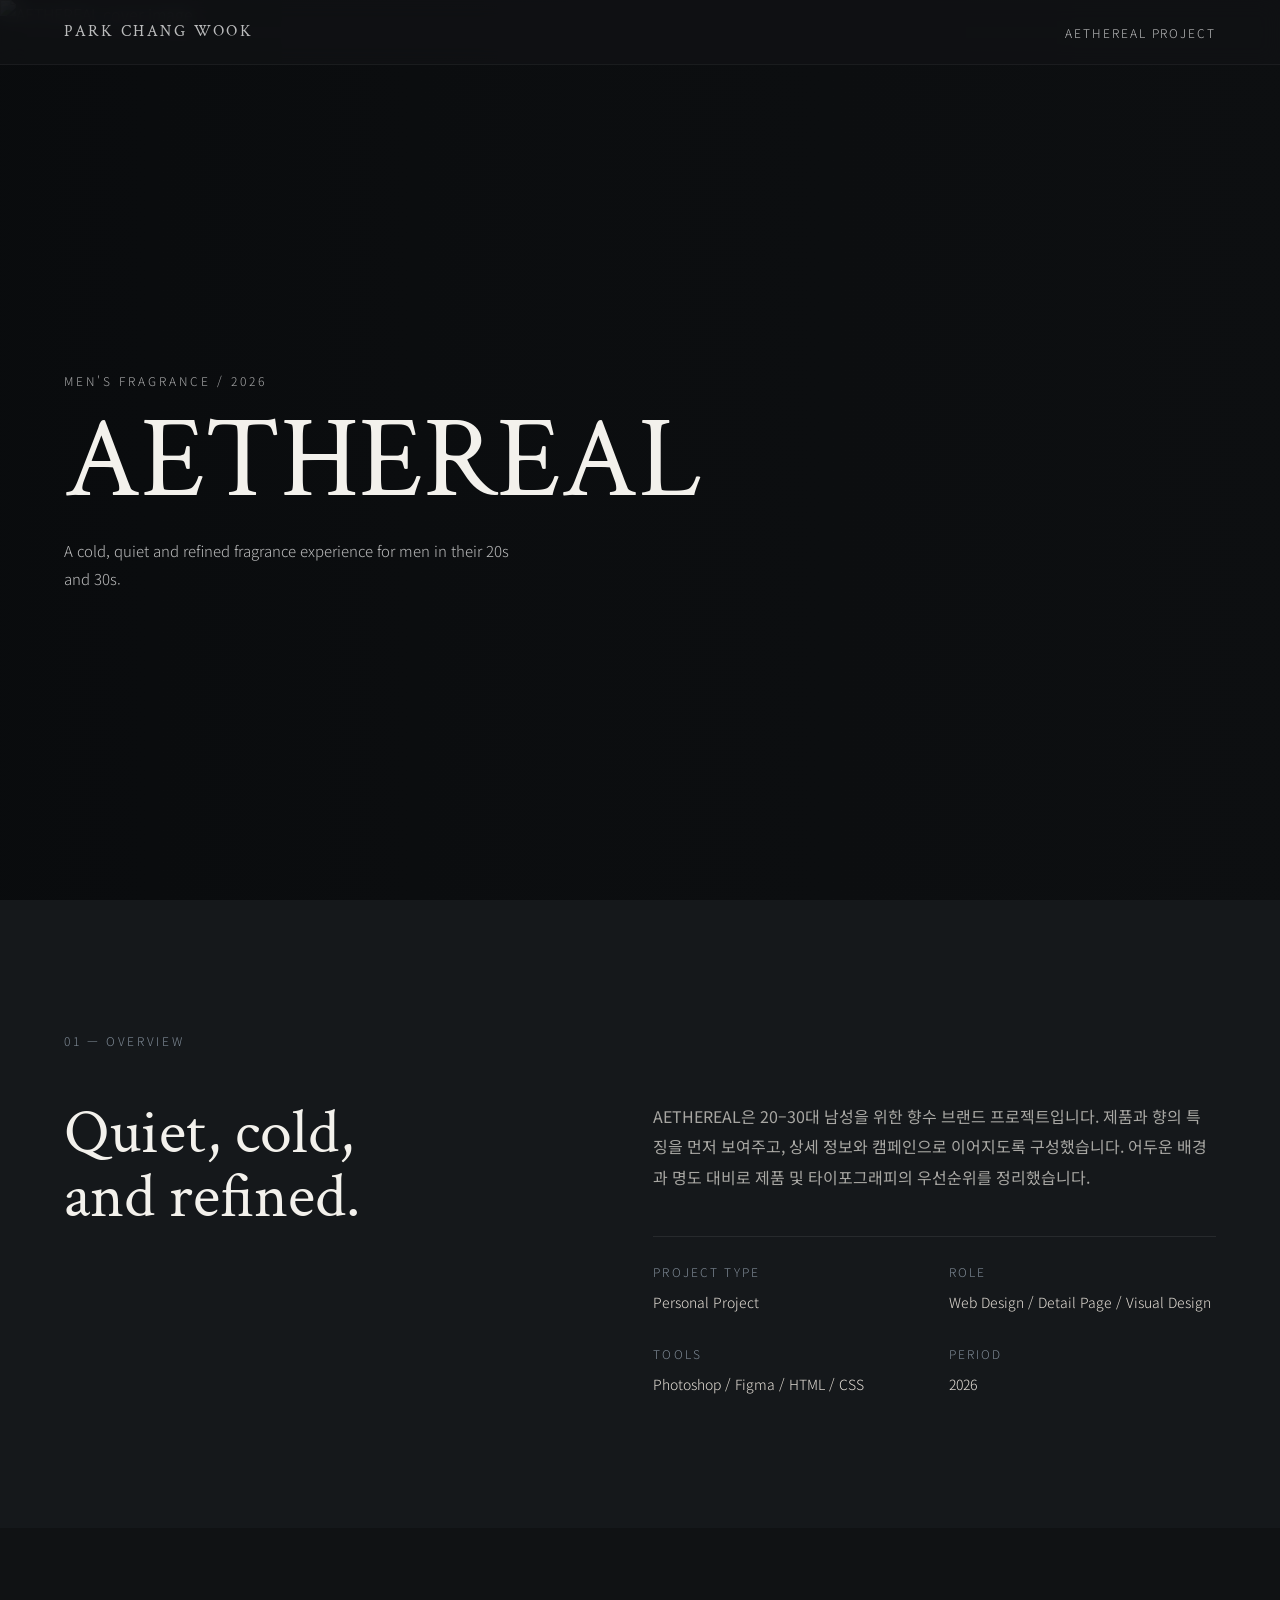
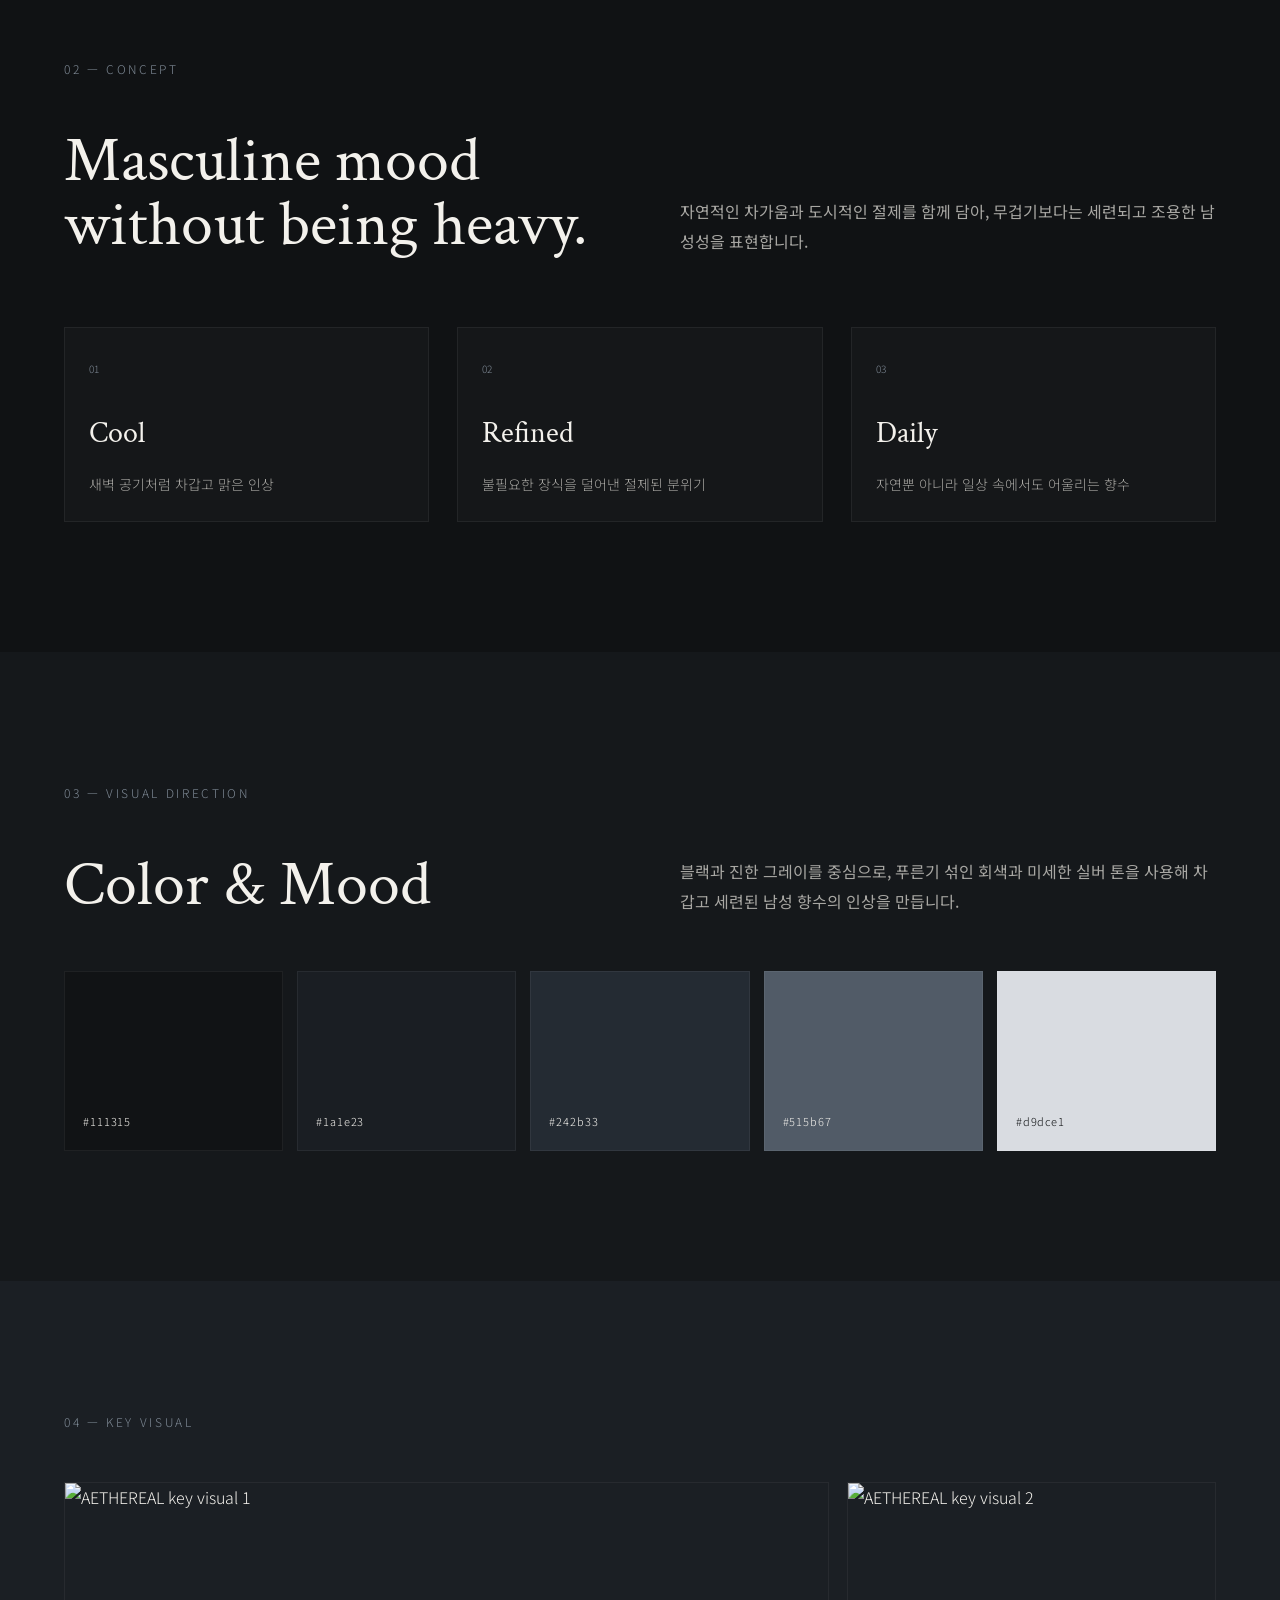
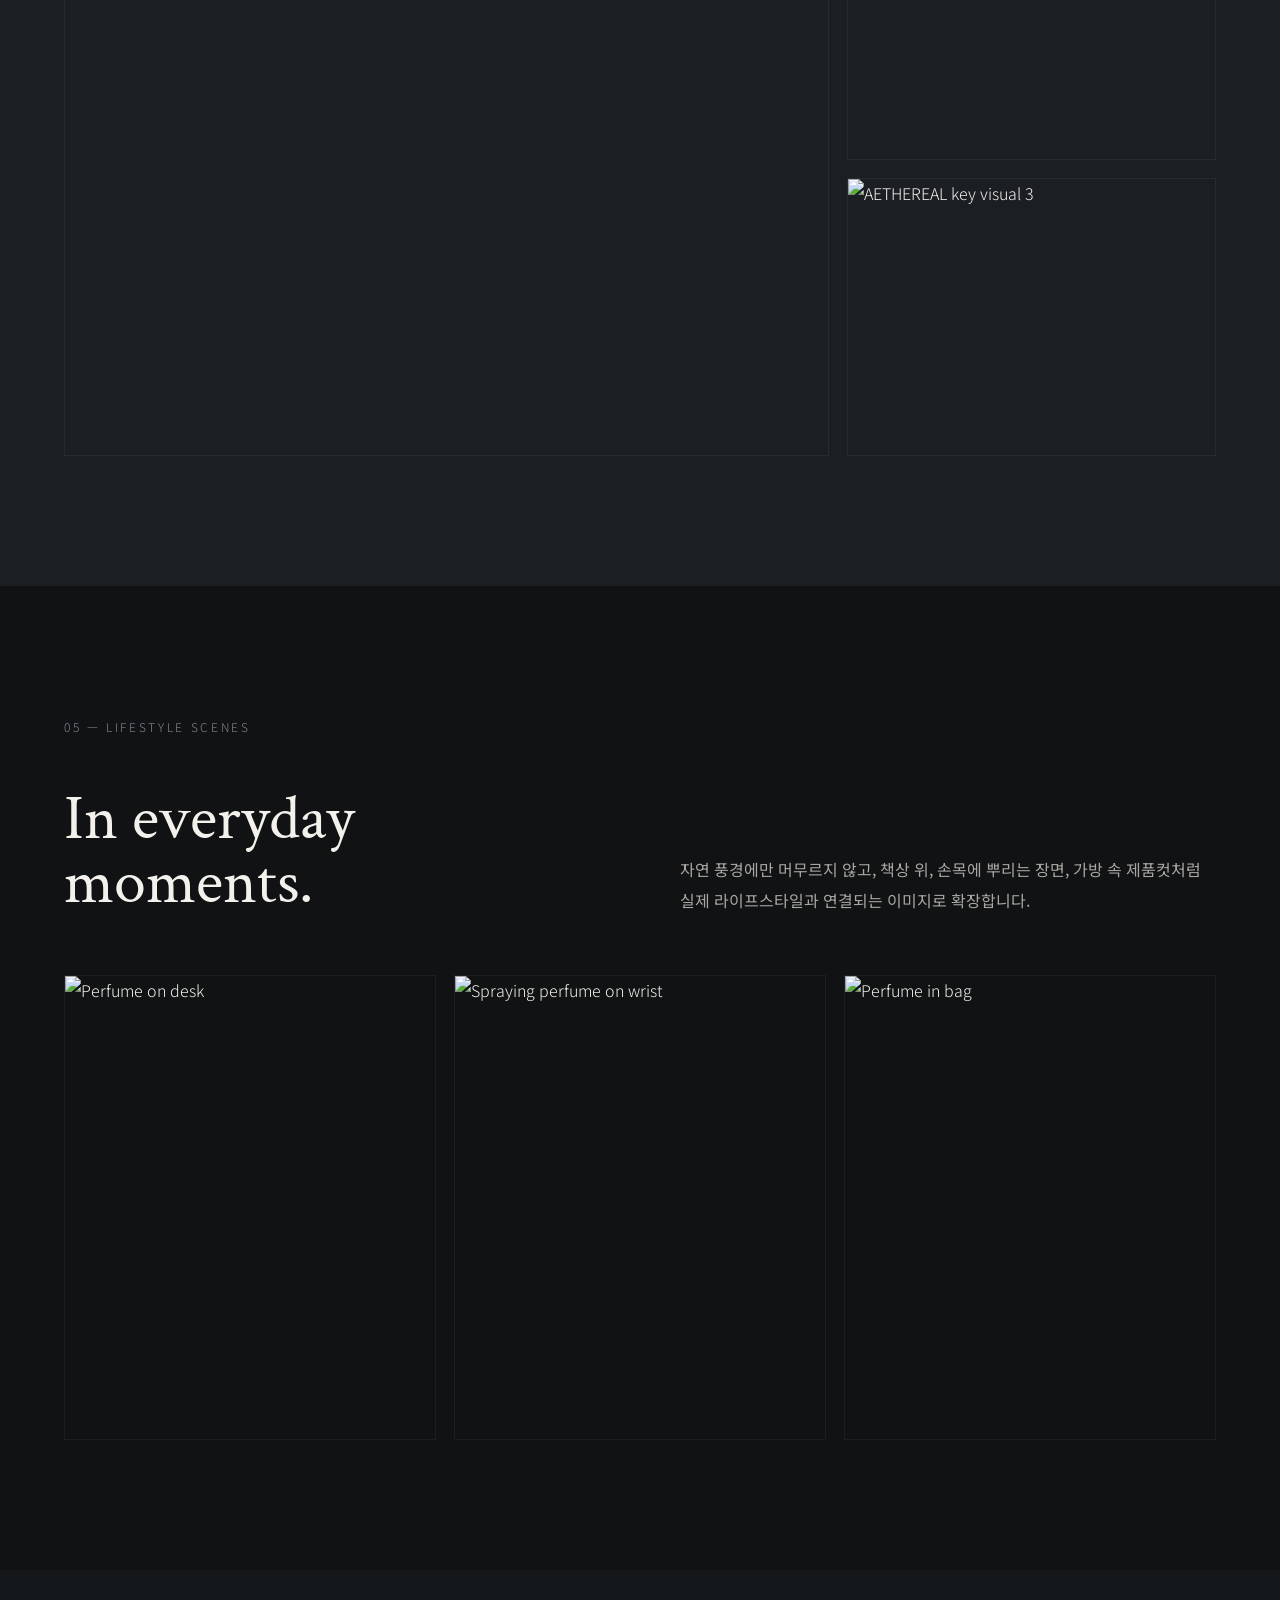
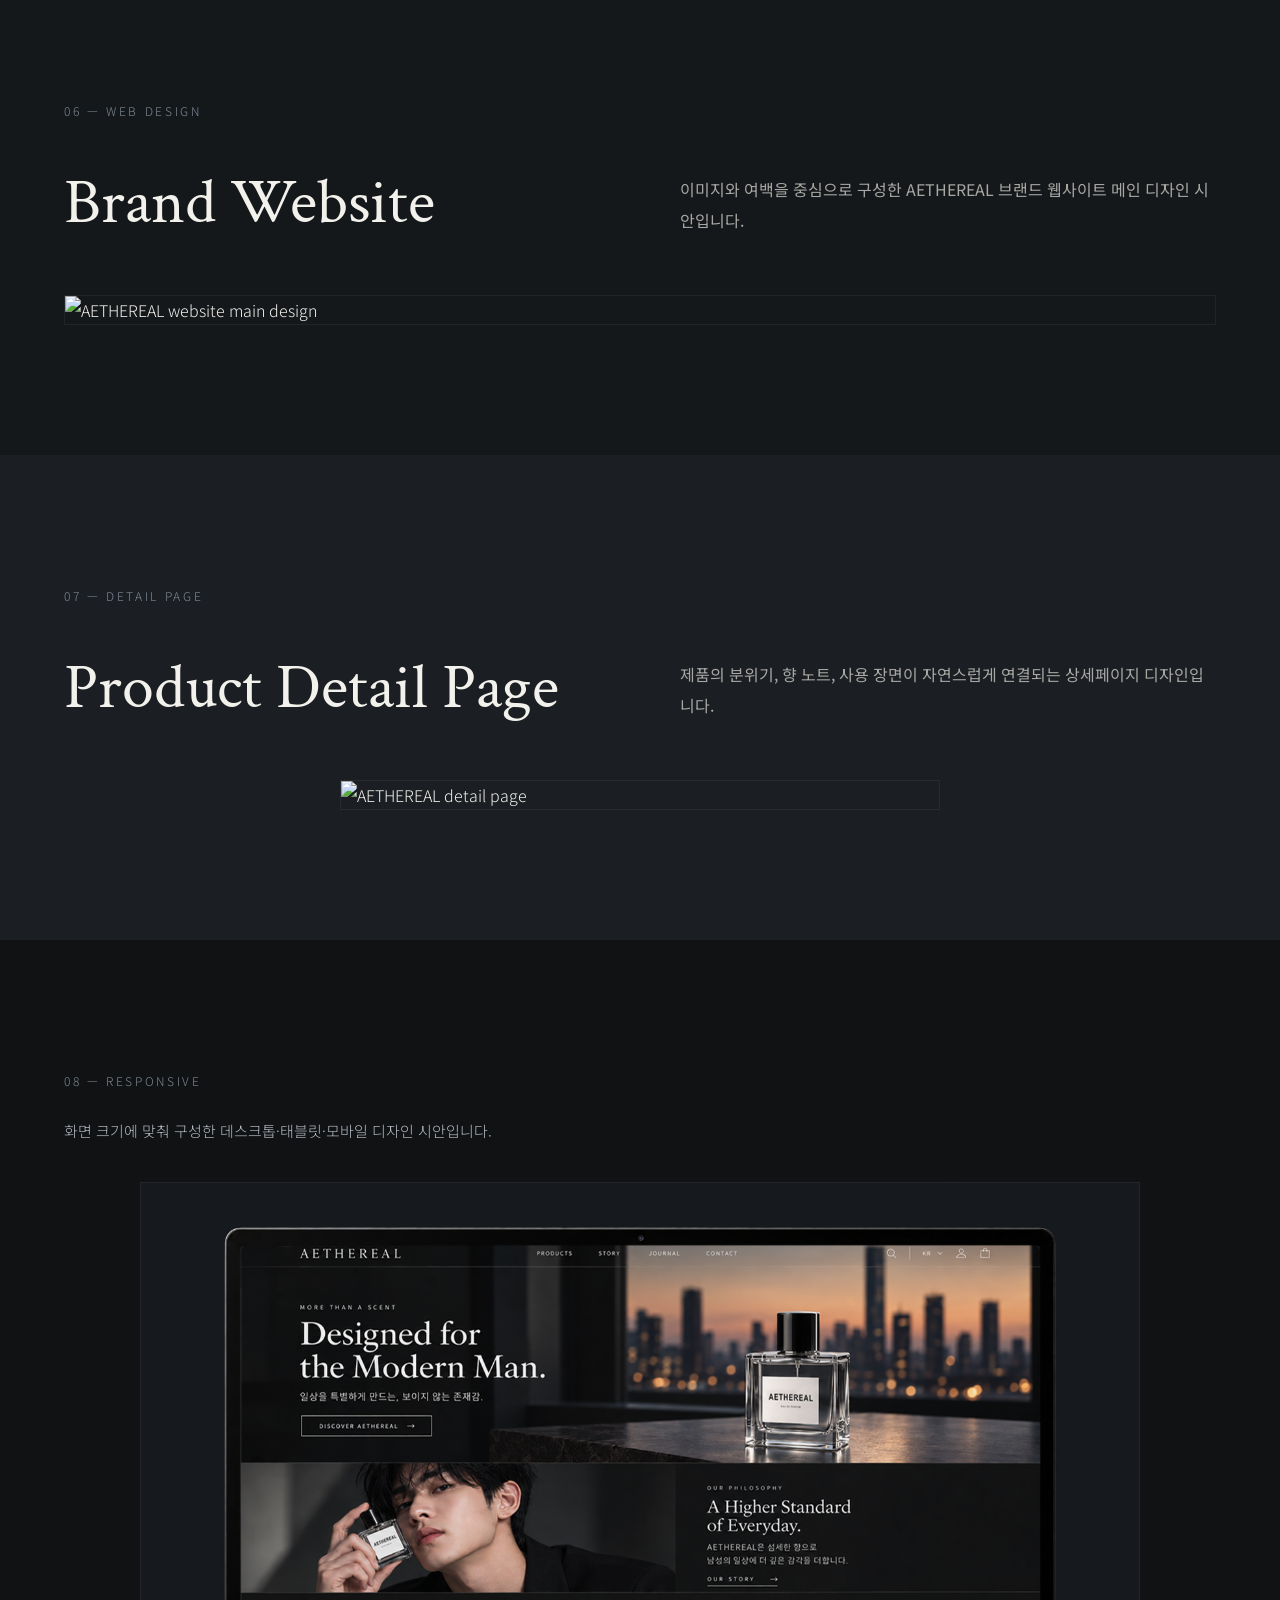
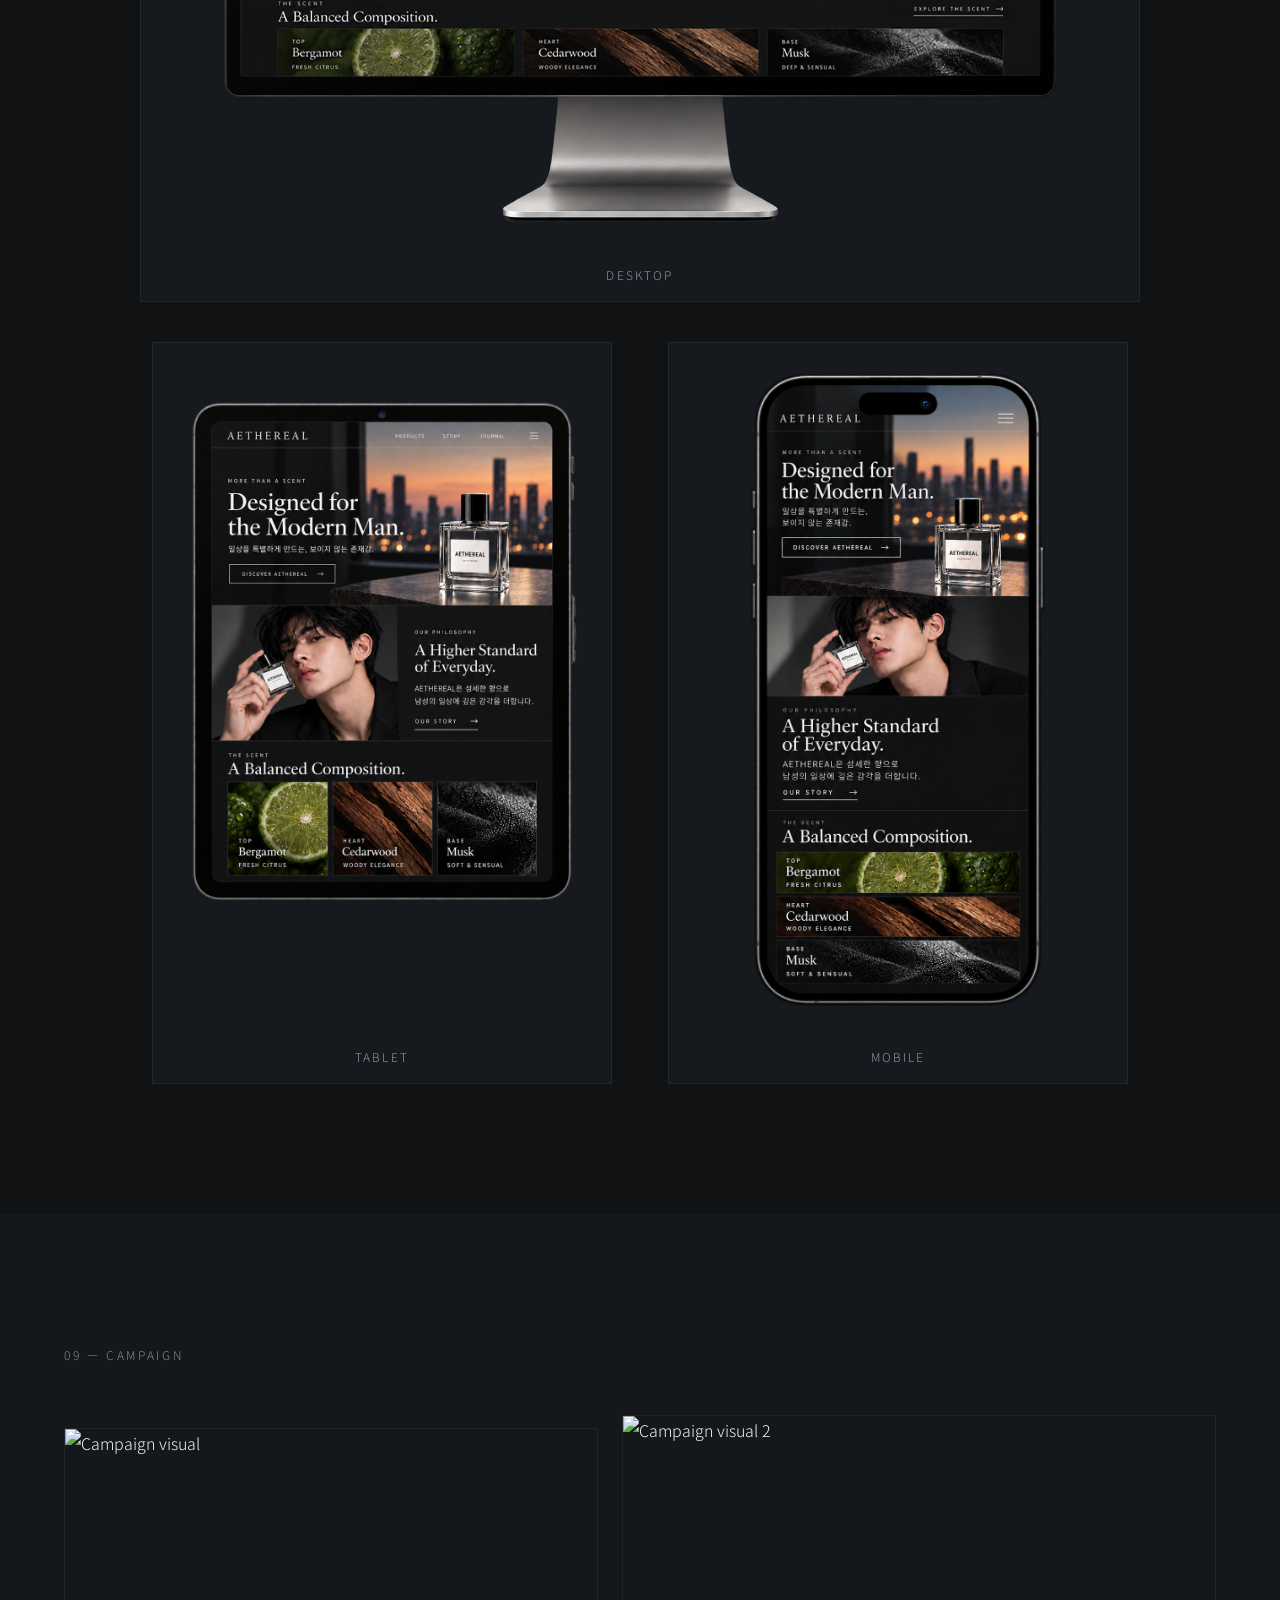
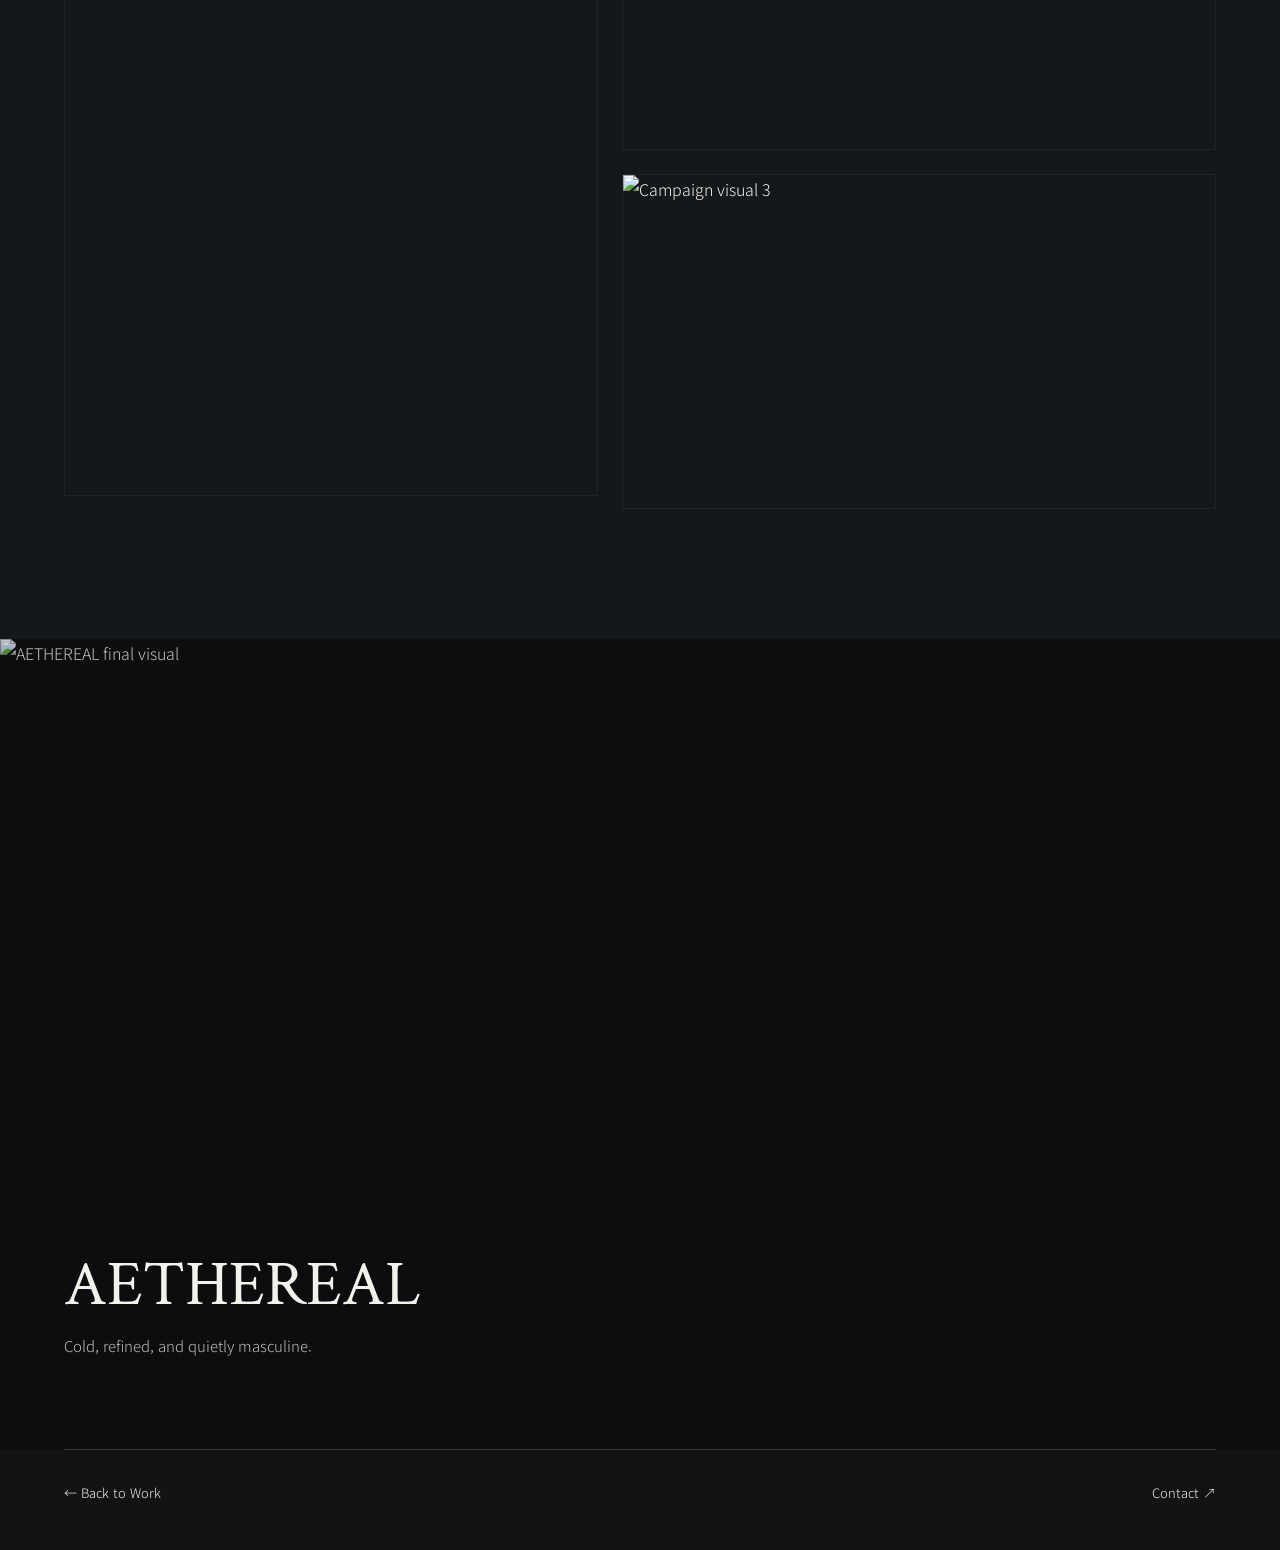
==== project-aethereal.html @ fb1b0787 "Add files via upload" ====
<!DOCTYPE html>
<html lang="ko">
<head>
  <meta charset="UTF-8" />
  <meta name="viewport" content="width=device-width, initial-scale=1.0" />
  <title>AETHEREAL | Park Chang Wook</title>
  <meta name="description" content="20–30대 남성을 위한 향수 브랜드 콘셉트. 제품과 향의 정보를 중심으로 구성한 웹·상세페이지 디자인.">
  <meta property="og:title" content="AETHEREAL | Park Chang Wook">
  <meta property="og:description" content="20–30대 남성을 위한 향수 브랜드 콘셉트. 제품과 향의 정보를 중심으로 구성한 웹·상세페이지 디자인.">
  <meta property="og:type" content="website">

  <link rel="preconnect" href="https://fonts.googleapis.com">
  <link rel="preconnect" href="https://fonts.gstatic.com" crossorigin>

  <link
    href="https://fonts.googleapis.com/css2?family=Crimson+Text:wght@400;600&family=Noto+Sans+KR:wght@300;400;500&display=swap"
    rel="stylesheet"
  />

  <link rel="stylesheet" href="aethereal-dark.css" />
<link rel="stylesheet" href="project-information.css">
</head>
<body>

  <!-- top bar -->
  <header class="topbar">
    <div class="inner topbar-inner">
      <a href="index.html" class="topbar-logo">PARK CHANG WOOK</a>
      <span class="topbar-project">AETHEREAL PROJECT</span>
    </div>
  </header>

  <main>

    <!-- 01 cover -->
    <section class="cover">
      <div class="cover-media">
        <img src="web-assets/img/AETHEREAL/AETHEREAL — cover.webp" alt="AETHEREAL cover image" width="1672" height="941" loading="eager" fetchpriority="high" />
      </div>

      <div class="cover-overlay inner">
        <div class="cover-copy">
          <span class="eyebrow">MEN'S FRAGRANCE / 2026</span>
          <h1>AETHEREAL</h1>
          <p>
            A cold, quiet and refined fragrance experience
            for men in their 20s and 30s.
          </p>
        </div>
      </div>
    </section>

    <!-- 02 overview -->
    <section class="section section-dark">
      <div class="inner">
        <span class="section-label">01 — OVERVIEW</span>

        <div class="intro-grid">
          <div class="intro-title">
            <h2>
              Quiet, cold,<br />
              and refined.
            </h2>
          </div>

          <div class="intro-desc">
            <p>
              AETHEREAL은 20–30대 남성을 위한 향수 브랜드 프로젝트입니다.
              제품과 향의 특징을 먼저 보여주고, 상세 정보와 캠페인으로 이어지도록 구성했습니다.
              어두운 배경과 명도 대비로 제품 및 타이포그래피의 우선순위를 정리했습니다.
            </p>

            <div class="info-grid">
              <div>
                <span>PROJECT TYPE</span>
                <p>Personal Project</p>
              </div>
              <div>
                <span>ROLE</span>
                <p>Web Design / Detail Page / Visual Design</p>
              </div>
              <div>
                <span>TOOLS</span>
                <p>Photoshop / Figma / HTML / CSS</p>
              </div>
              <div>
                <span>PERIOD</span>
                <p>2026</p>
              </div>
            </div>
          </div>
        </div>
      </div>
    </section>

    <!-- 03 concept -->
    <section class="section section-deep">
      <div class="inner">
        <span class="section-label">02 — CONCEPT</span>

        <div class="concept-head">
          <h2>Masculine mood<br />without being heavy.</h2>
          <p>
            자연적인 차가움과 도시적인 절제를 함께 담아,
            무겁기보다는 세련되고 조용한 남성성을 표현합니다.
          </p>
        </div>

        <div class="concept-cards">
          <article>
            <span>01</span>
            <h3>Cool</h3>
            <p>새벽 공기처럼 차갑고 맑은 인상</p>
          </article>

          <article>
            <span>02</span>
            <h3>Refined</h3>
            <p>불필요한 장식을 덜어낸 절제된 분위기</p>
          </article>

          <article>
            <span>03</span>
            <h3>Daily</h3>
            <p>자연뿐 아니라 일상 속에서도 어울리는 향수</p>
          </article>
        </div>
      </div>
    </section>

    <!-- 04 visual direction -->
    <section class="section section-dark">
      <div class="inner">
        <span class="section-label">03 — VISUAL DIRECTION</span>

        <div class="vd-head">
          <h2>Color & Mood</h2>
          <p>
            블랙과 진한 그레이를 중심으로,
            푸른기 섞인 회색과 미세한 실버 톤을 사용해
            차갑고 세련된 남성 향수의 인상을 만듭니다.
          </p>
        </div>

        <div class="palette">
          <div class="swatch s1"><span>#111315</span></div>
          <div class="swatch s2"><span>#1a1e23</span></div>
          <div class="swatch s3"><span>#242b33</span></div>
          <div class="swatch s4"><span>#515b67</span></div>
          <div class="swatch s5"><span>#d9dce1</span></div>
        </div>
      </div>
    </section>

    <!-- 05 key visual -->
    <section class="section section-mid">
      <div class="inner">
        <span class="section-label">04 — KEY VISUAL</span>

        <div class="grid-visual">
          <figure class="big">
            <img src="web-assets/img/AETHEREAL/비주얼-1.webp" alt="AETHEREAL key visual 1" width="1448" height="1086" loading="lazy" decoding="async" />
          </figure>
          <figure>
            <img src="web-assets/img/AETHEREAL/비주얼-2.webp" alt="AETHEREAL key visual 2" width="1448" height="1086" loading="lazy" decoding="async" />
          </figure>
          <figure>
            <img src="web-assets/img/AETHEREAL/비주얼-3.webp" alt="AETHEREAL key visual 3" width="1448" height="1086" loading="lazy" decoding="async" />
          </figure>
        </div>
      </div>
    </section>

    <!-- 06 lifestyle -->
    <section class="section section-deep">
      <div class="inner">
        <span class="section-label">05 — LIFESTYLE SCENES</span>

        <div class="lifestyle-head">
          <h2>In everyday moments.</h2>
          <p>
            자연 풍경에만 머무르지 않고,
            책상 위, 손목에 뿌리는 장면, 가방 속 제품컷처럼
            실제 라이프스타일과 연결되는 이미지로 확장합니다.
          </p>
        </div>

        <div class="life-grid">
          <figure>
            <img src="web-assets/img/AETHEREAL/AETHEREAL — desk.webp" alt="Perfume on desk" width="1122" height="1402" loading="lazy" decoding="async" />
          </figure>
          <figure>
            <img src="web-assets/img/AETHEREAL/AETHEREAL — Spraying.webp" alt="Spraying perfume on wrist" width="1122" height="1402" loading="lazy" decoding="async" />
          </figure>
          <figure>
            <img src="web-assets/img/AETHEREAL/AETHEREAL — BAG.webp" alt="Perfume in bag" width="1122" height="1402" loading="lazy" decoding="async" />
          </figure>
        </div>
      </div>
    </section>

    <!-- 07 web design -->
    <section class="section section-dark">
      <div class="inner">
        <span class="section-label">06 — WEB DESIGN</span>

        <div class="block-head">
          <h2>Brand Website</h2>
          <p>
            이미지와 여백을 중심으로 구성한
            AETHEREAL 브랜드 웹사이트 메인 디자인 시안입니다.
          </p>
        </div>

        <figure class="full-shot">
          <div class="image-display"><img src="web-assets/img/AETHEREAL/브랜드 웹페이지.webp" alt="AETHEREAL website main design" width="1672" height="941" loading="lazy" decoding="async" /></div>
        </figure>
      </div>
    </section>

    <!-- 08 detail page -->
    <section class="section section-mid">
      <div class="inner">
        <span class="section-label">07 — DETAIL PAGE</span>

        <div class="block-head">
          <h2>Product Detail Page</h2>
          <p>
            제품의 분위기, 향 노트, 사용 장면이 자연스럽게 연결되는
            상세페이지 디자인입니다.
          </p>
        </div>

        <figure class="detail-shot">
          <div class="image-display"><img src="web-assets/img/AETHEREAL/AETHEREAL · 상세페이지.webp" alt="AETHEREAL detail page" width="1200" height="3771" loading="lazy" decoding="async" /></div>
        </figure>
      </div>
    </section>

    <!-- 09 responsive -->
    <section class="section section-deep">
      <div class="inner">
        <span class="section-label">08 — RESPONSIVE</span>
        <p class="responsive-note">화면 크기에 맞춰 구성한 데스크톱·태블릿·모바일 디자인 시안입니다.</p>

        <div class="device-wrap">
          <figure class="desktop">
            <div class="image-display"><img src="img/AETHEREAL/desktop1(mok).png" alt="Desktop view" width="1536" height="1024" loading="lazy" decoding="async" /></div>
            <figcaption>DESKTOP</figcaption>
          </figure>

          <figure class="tablet">
            <div class="image-display"><img src="img/AETHEREAL/tablet1(mok).png" alt="Tablet view" width="1086" height="1448" loading="lazy" decoding="async" /></div>
            <figcaption>TABLET</figcaption>
          </figure>

          <figure class="mobile">
            <div class="image-display"><img src="img/AETHEREAL/mobile1(mok).png" alt="Mobile view" width="1024" height="1536" loading="lazy" decoding="async" /></div>
            <figcaption>MOBILE</figcaption>
          </figure>
        </div>
      </div>
    </section>

    <!-- 10 campaign -->
    <section class="section section-dark">
      <div class="inner">
        <span class="section-label">09 — CAMPAIGN</span>

        <div class="campaign-grid">
          <figure class="campaign-large">
            <div class="image-display"><img src="web-assets/img/AETHEREAL/메인광고1.webp" alt="Campaign visual" width="1122" height="1402" loading="lazy" decoding="async" /></div>
          </figure>
          <figure>
            <div class="image-display"><img src="web-assets/img/AETHEREAL/일상광고2.webp" alt="Campaign visual 2" width="1672" height="941" loading="lazy" decoding="async" /></div>
          </figure>
          <figure>
            <div class="image-display"><img src="web-assets/img/AETHEREAL/향노트.webp" alt="Campaign visual 3" width="1672" height="941" loading="lazy" decoding="async" /></div>
          </figure>
        </div>
      </div>
    </section>

    <!-- 11 final -->
    <section class="final-section">
      <div class="final-bg">
        <img src="web-assets/img/AETHEREAL/AETHEREAL — FINAL.webp" alt="AETHEREAL final visual" width="1672" height="941" loading="lazy" decoding="async" />
      </div>

      <div class="final-copy inner">
        <h2>AETHEREAL</h2>
        <p>Cold, refined, and quietly masculine.</p>
      </div>
    </section>

  </main>
  <footer class="project-end inner"><a href="index.html#work">← Back to Work</a><a href="index.html#contact">Contact ↗</a></footer>

</body>
</html>
---- aethereal-dark.css ----
* {
  margin: 0;
  padding: 0;
  box-sizing: border-box;
}

html {
  scroll-behavior: smooth;
}

body {
  background: #111315;
  color: #f3f1ec;
  font-family: "Noto Sans KR", sans-serif;
  font-weight: 300;
  line-height: 1.75;
}

img {
  display: block;
  width: 100%;
}

a {
  color: inherit;
  text-decoration: none;
}

.inner {
  width: min(90%, 1400px);
  margin: 0 auto;
}

/* topbar */
.topbar {
  position: fixed;
  top: 0;
  left: 0;
  width: 100%;
  z-index: 50;
  background: rgba(17, 19, 21, 0.72);
  backdrop-filter: blur(10px);
  border-bottom: 1px solid rgba(255,255,255,.05);
}

.topbar-inner {
  height: 64px;
  display: flex;
  align-items: center;
  justify-content: space-between;
}

.topbar-logo,
.topbar-project {
  font-size: 12px;
  letter-spacing: 0.16em;
  color: rgba(255,255,255,.72);
}

.topbar-logo {
  font-family: "Crimson Text", serif;
  font-size: 16px;
}

/* cover */
.cover {
  position: relative;
  min-height: 100vh;
  padding-top: 64px;
  overflow: hidden;
  background: #0e1012;
}

.cover-media {
  position: absolute;
  inset: 0;
}

.cover-media img {
  width: 100%;
  height: 100%;
  object-fit: cover;
}

.cover::after {
  content: "";
  position: absolute;
  inset: 0;
  background: linear-gradient(
    90deg,
    rgba(8,10,12,.76) 0%,
    rgba(8,10,12,.44) 40%,
    rgba(8,10,12,.18) 100%
  );
}

.cover-overlay {
  position: relative;
  z-index: 2;
  min-height: calc(100vh - 64px);
  display: flex;
  align-items: center;
}

.cover-copy {
  max-width: 560px;
}

.eyebrow {
  display: block;
  margin-bottom: 18px;
  font-size: 11px;
  letter-spacing: 0.25em;
  color: rgba(255,255,255,.65);
}

.cover-copy h1 {
  font-family: "Crimson Text", serif;
  font-size: clamp(64px, 9vw, 130px);
  font-weight: 400;
  line-height: 0.9;
}

.cover-copy p {
  margin-top: 24px;
  max-width: 460px;
  color: rgba(255,255,255,.72);
  font-size: 15px;
  line-height: 1.9;
}

/* sections */
.section {
  padding: 130px 0;
}

.section-dark {
  background: #15181b;
}

.section-mid {
  background: #1b1f24;
}

.section-deep {
  background: #101214;
}

.section-label {
  display: block;
  margin-bottom: 50px;
  font-size: 11px;
  letter-spacing: 0.22em;
  color: #7f8a96;
}

/* intro */
.intro-grid {
  display: grid;
  grid-template-columns: 0.95fr 1.05fr;
  gap: 80px;
}

.intro-title h2,
.concept-head h2,
.vd-head h2,
.lifestyle-head h2,
.block-head h2,
.final-copy h2 {
  font-family: "Crimson Text", serif;
  font-size: clamp(46px, 5vw, 78px);
  font-weight: 400;
  line-height: 1;
}

.intro-desc p,
.concept-head p,
.vd-head p,
.lifestyle-head p,
.block-head p {
  color: #a8a7a3;
  font-size: 15px;
  line-height: 2;
}

.info-grid {
  display: grid;
  grid-template-columns: repeat(2, 1fr);
  gap: 28px;
  margin-top: 44px;
  padding-top: 24px;
  border-top: 1px solid rgba(255,255,255,.08);
}

.info-grid span {
  display: block;
  margin-bottom: 8px;
  font-size: 10px;
  letter-spacing: 0.18em;
  color: #7f8a96;
}

.info-grid p {
  color: #e6e0d8;
  font-size: 13px;
  line-height: 1.8;
}

/* concept */
.concept-head,
.vd-head,
.lifestyle-head,
.block-head {
  display: grid;
  grid-template-columns: 1fr 1fr;
  gap: 80px;
  align-items: end;
}

.concept-cards {
  display: grid;
  grid-template-columns: repeat(3, 1fr);
  gap: 28px;
  margin-top: 70px;
}

.concept-cards article {
  padding: 24px;
  background: rgba(255,255,255,.02);
  border: 1px solid rgba(255,255,255,.06);
}

.concept-cards span {
  font-size: 10px;
  color: #7f8a96;
}

.concept-cards h3 {
  margin-top: 28px;
  font-family: "Crimson Text", serif;
  font-size: 30px;
  font-weight: 400;
}

.concept-cards p {
  margin-top: 12px;
  color: #a8a7a3;
  font-size: 13px;
}

/* palette */
.palette {
  display: grid;
  grid-template-columns: repeat(5, 1fr);
  gap: 14px;
  margin-top: 54px;
}

.swatch {
  height: 180px;
  display: flex;
  align-items: end;
  padding: 18px;
  border: 1px solid rgba(255,255,255,.06);
}

.swatch span {
  font-size: 11px;
  letter-spacing: 0.08em;
}

.s1 { background: #111315; }
.s2 { background: #1a1e23; }
.s3 { background: #242b33; }
.s4 { background: #515b67; }
.s5 { background: #d9dce1; color: #111315; }

/* key visual */
.grid-visual {
  display: grid;
  grid-template-columns: 1.35fr 0.65fr;
  gap: 18px;
}

.grid-visual .big {
  grid-row: span 2;
}

.grid-visual figure {
  overflow: hidden;
  border: 1px solid rgba(255,255,255,.05);
}

.grid-visual img,
.life-grid img,
.full-shot img,
.detail-shot img,
.device-wrap img,
.campaign-grid img,
.final-bg img {
  width: 100%;
  height: 100%;
  object-fit: cover;
}

/* lifestyle */
.life-grid {
  display: grid;
  grid-template-columns: repeat(3, 1fr);
  gap: 18px;
  margin-top: 60px;
}

.life-grid figure {
  aspect-ratio: 4 / 5;
  overflow: hidden;
  border: 1px solid rgba(255,255,255,.05);
}

/* web / detail */
.full-shot,
.detail-shot {
  margin-top: 60px;
  border: 1px solid rgba(255,255,255,.05);
  overflow: hidden;
}

/* 긴 상세페이지는 페이지 안에서 적절한 크기로 표시 */
.detail-shot {
  width: 100%;
  max-width: 600px;
  margin-inline: auto;
}

/* responsive */
.device-wrap {
  display: flex;
  gap: 24px;
  align-items: flex-end;
  justify-content: center;
}

.device-wrap figure {
  border: 1px solid rgba(255,255,255,.05);
  overflow: hidden;
  background: #16191d;
}

.desktop { width: 58%; }
.tablet  { width: 22%; }
.mobile  { width: 12%; }

.desktop img { aspect-ratio: 16 / 10; }
.tablet img  { aspect-ratio: 3 / 4; }
.mobile img  { aspect-ratio: 9 / 19; }

.device-wrap figcaption {
  padding: 12px;
  font-size: 10px;
  letter-spacing: 0.18em;
  color: #8c97a2;
  text-align: center;
}

/* campaign */
.campaign-grid {
  display: grid;
  grid-template-columns: 1.2fr 0.8fr;
  grid-template-rows: 1fr 1fr;
  gap: 18px;
}

.campaign-large {
  grid-row: span 2;
}

.campaign-grid figure {
  overflow: hidden;
  border: 1px solid rgba(255,255,255,.05);
}

/* final */
.final-section {
  position: relative;
  min-height: 90vh;
  background: #0c0e10;
}

.final-bg {
  position: absolute;
  inset: 0;
}

.final-bg img {
  width: 100%;
  height: 100%;
  object-fit: cover;
}

.final-section::after {
  content: "";
  position: absolute;
  inset: 0;
  background: linear-gradient(
    180deg,
    rgba(10,12,14,.2) 0%,
    rgba(10,12,14,.65) 100%
  );
}

.final-copy {
  position: relative;
  z-index: 2;
  min-height: 90vh;
  display: flex;
  flex-direction: column;
  justify-content: flex-end;
  padding-bottom: 90px;
}

.final-copy span {
  font-size: 11px;
  letter-spacing: 0.22em;
  color: #98a2ad;
}

.final-copy p {
  margin-top: 16px;
  font-size: 15px;
  color: rgba(255,255,255,.72);
}

/* responsive */
@media (max-width: 1024px) {
  .intro-grid,
  .concept-head,
  .vd-head,
  .lifestyle-head,
  .block-head {
    grid-template-columns: 1fr;
    gap: 36px;
  }

  .concept-cards,
  .life-grid {
    grid-template-columns: 1fr;
  }

  .palette {
    grid-template-columns: repeat(2, 1fr);
  }

  .desktop { width: 52%; }
  .tablet  { width: 24%; }
  .mobile  { width: 16%; }
}

@media (max-width: 767px) {
  .inner {
    width: calc(100% - 32px);
  }

  .topbar-inner {
    height: 58px;
  }

  .topbar-project {
    display: none;
  }

  .section {
    padding: 90px 0;
  }

  .cover-copy h1 {
    font-size: 54px;
  }

  .info-grid {
    grid-template-columns: 1fr;
  }

  .palette {
    grid-template-columns: 1fr;
  }

  .grid-visual,
  .campaign-grid {
    grid-template-columns: 1fr;
  }

  .grid-visual .big,
  .campaign-large {
    grid-row: auto;
  }

  .device-wrap {
    flex-direction: column;
    align-items: center;
  }

  .desktop,
  .tablet,
  .mobile {
    width: 100%;
    max-width: 460px;
  }

  .life-grid figure {
    aspect-ratio: 4 / 5;
  }
}
/* 웹·상세페이지·기기 시안 이미지의 원본 비율 유지 */
.full-shot img,
.detail-shot img,
.device-wrap img {
  width: 100%;
  height: auto;
  aspect-ratio: auto;
  object-fit: contain;
}

/* 모바일 화면 보완 */
@media (max-width: 767px) {
  /* 상단바 높이와 커버 여백 일치 */
  .cover {
    padding-top: 58px;
  }

  .cover-overlay {
    min-height: calc(100vh - 58px);
  }

  /* 기기 시안 세로 배치 */
  .device-wrap {
    flex-direction: column;
    align-items: center;
    gap: 32px;
  }

  /* 기기별 표시 크기 구분 */
  .device-wrap .desktop {
    width: 100%;
    max-width: 460px;
  }

  .device-wrap .tablet {
    width: 85%;
    max-width: 360px;
  }

  .device-wrap .mobile {
    width: 70%;
    max-width: 260px;
  }

    .life-grid figure {
    aspect-ratio: 4 / 5;
  }
} /* 기존 모바일 설정을 여기서 닫기 */

/* 커버 이미지 전체 표시 */
.cover-media img {
  width: 100%;
  height: 100%;
  object-fit: contain;
  object-position: center;
}

/* RESPONSIVE: 같은 너비로 나란히 배치 */
.device-wrap {
  display: grid;
  grid-template-columns: repeat(3, minmax(0, 1fr));
  align-items: start;
  gap: 24px;
}

/* 기존 기기별 너비 제한 해제 */
.device-wrap .desktop,
.device-wrap .tablet,
.device-wrap .mobile {
  width: 100%;
  max-width: none;
  min-width: 0;
  margin: 0;
}

/* 이미지 전체를 원본 비율로 표시 */
.device-wrap img {
  width: 100%;
  height: auto;
  aspect-ratio: auto;
  object-fit: contain;
}

.device-wrap figcaption {
  padding: 16px;
  font-size: 12px;
}

/* 좁은 화면에서는 한 장씩 크게 표시 */
@media (max-width: 1024px) {
  .device-wrap {
    grid-template-columns: minmax(0, 1fr);
    max-width: 720px;
    margin-inline: auto;
    gap: 40px;
  }
}
  /* PC: 데스크톱은 위에 크게, 태블릿·모바일은 아래에 */
.device-wrap {
  grid-template-columns: repeat(2, minmax(0, 1fr));
  max-width: 1000px;
  margin-inline: auto;
  gap: 40px 32px;
}

.device-wrap .desktop {
  grid-column: 1 / -1;
  width: 100%;
  max-width: none;
}

.device-wrap .tablet,
.device-wrap .mobile {
  width: 100%;
  max-width: 460px;
  justify-self: center;
}

/* 작은 화면: 모두 한 장씩 표시 */
@media (max-width: 1024px) {
  .device-wrap {
    grid-template-columns: minmax(0, 1fr);
    max-width: 720px;
  }

  .device-wrap .desktop,
  .device-wrap .tablet,
  .device-wrap .mobile {
    grid-column: auto;
    width: 100%;
    max-width: none;
  }
}
@media (min-width: 1025px) {
  .device-wrap .tablet,
  .device-wrap .mobile {
    align-self: stretch;
    display: flex;
    flex-direction: column;
  }

  .device-wrap .tablet img,
  .device-wrap .mobile img {
    flex-shrink: 0;
  }

  .device-wrap .tablet figcaption,
  .device-wrap .mobile figcaption {
    margin-top: auto;
  }
}
/* CAMPAIGN: 광고 원본 비율에 맞춘 배치 */
.campaign-grid {
  display: grid;
  grid-template-columns: minmax(0, 0.9fr) minmax(0, 1fr);
  grid-template-rows: auto auto;
  gap: 24px;
  align-items: center;
  max-width: 1200px;
  margin-inline: auto;
}

.campaign-grid .campaign-large {
  grid-column: 1;
  grid-row: 1 / 3;
}

.campaign-grid figure {
  min-width: 0;
}

.campaign-grid img {
  display: block;
  width: 100%;
  height: auto;
  object-fit: contain;
}

/* 작은 화면에서는 광고를 한 장씩 표시 */
@media (max-width: 767px) {
  .campaign-grid {
    grid-template-columns: minmax(0, 1fr);
    grid-template-rows: auto;
    gap: 24px;
  }

  .campaign-grid .campaign-large {
    grid-column: auto;
    grid-row: auto;
  }
}
.final-bg img {
  width: 100%;
  height: 100%;
  object-fit: contain;
  object-position: center;
}


/* 최종 가독성 보완 */
.intro-desc > p,
.concept-head p,
.vd-head p,
.lifestyle-head p,
.block-head p {
  font-size: 16px;
  font-weight: 400;
  line-height: 1.9;
}
.info-grid p,
.concept-cards p { font-size: 14px; }
.section-label,
.info-grid span,
.eyebrow,
.final-copy span { font-size: 12px; }
.intro-grid > *,
.concept-head > *,
.vd-head > *,
.lifestyle-head > *,
.block-head > * { min-width: 0; }
.image-display { display: block; }
.image-display img { width: 100%; height: auto; }
.topbar-logo:focus-visible {
  outline: 2px solid #d9dce1;
  outline-offset: -3px;
}
.view-hint {
  margin-top: 14px;
  color: #b7bec6;
  font-size: 14px;
  line-height: 1.8;
}
.responsive-note {
  margin: -24px 0 36px;
  color: #b7bec6;
  font-size: 15px;
  line-height: 1.9;
}
@media (min-width: 768px) and (max-width: 1024px) {
  .life-grid { grid-template-columns: repeat(2, minmax(0, 1fr)); }
}
@media (max-width: 767px) {
  .section { padding: 64px 0; }
  .section-label { margin-bottom: 32px; }
  .palette {
    grid-template-columns: repeat(2, minmax(0, 1fr));
    gap: 12px;
  }
  .swatch { height: 112px; padding: 14px; }
  .swatch span { font-size: 12px; }
  .cover,
  .final-section { min-height: 0; }
  .cover-media,
  .final-bg { position: relative; inset: auto; }
  .cover-media img,
  .final-bg img { height: auto; object-fit: contain; }
  .cover-overlay,
  .final-copy {
    min-height: 0;
    padding-top: 28px;
    padding-bottom: 40px;
  }
  .cover::after,
  .final-section::after { display: none; }
  .cover-copy h1 { font-size: clamp(36px, 10vw, 54px); }
  .intro-title h2,
  .concept-head h2,
  .vd-head h2,
  .lifestyle-head h2,
  .block-head h2,
  .final-copy h2 {
    font-size: clamp(32px, 9vw, 46px);
    line-height: 1.15;
    overflow-wrap: anywhere;
  }
  .full-shot,
  .detail-shot,
  .life-grid,
  .palette { margin-top: 32px; }
  .concept-cards { margin-top: 40px; }
  .responsive-note { margin: -12px 0 28px; }
}
@media (prefers-reduced-motion: reduce) {
  html { scroll-behavior: auto; }
}
---- project-information.css ----
/* Project metadata only; brand palettes and artwork remain page-owned. */
.project-facts{display:grid;grid-template-columns:repeat(3,minmax(0,1fr));gap:24px 32px;margin:36px 0 0;padding:26px 0;border-top:1px solid #8885;border-bottom:1px solid #8885}
.project-facts div{min-width:0}
.project-facts dt{font:500 10px/1.5 Arial,sans-serif;letter-spacing:.1em;opacity:.7;margin-bottom:9px}
.project-facts dd{margin:0;font-size:13px;line-height:1.85;word-break:keep-all;overflow-wrap:anywhere}
.project-facts div:last-child{grid-column:1/-1}
.hb-project-information{width:88%;max-width:1440px;margin:0 auto 45px}
.project-end{display:flex;justify-content:space-between;gap:24px;padding-top:32px;padding-bottom:45px;border-top:1px solid #8885;font-size:13px}
@media(max-width:767px){.project-facts{grid-template-columns:1fr 1fr;gap:22px;margin-top:28px}.project-facts dd{font-size:12px}}
@media(max-width:380px){.project-facts{grid-template-columns:1fr}}
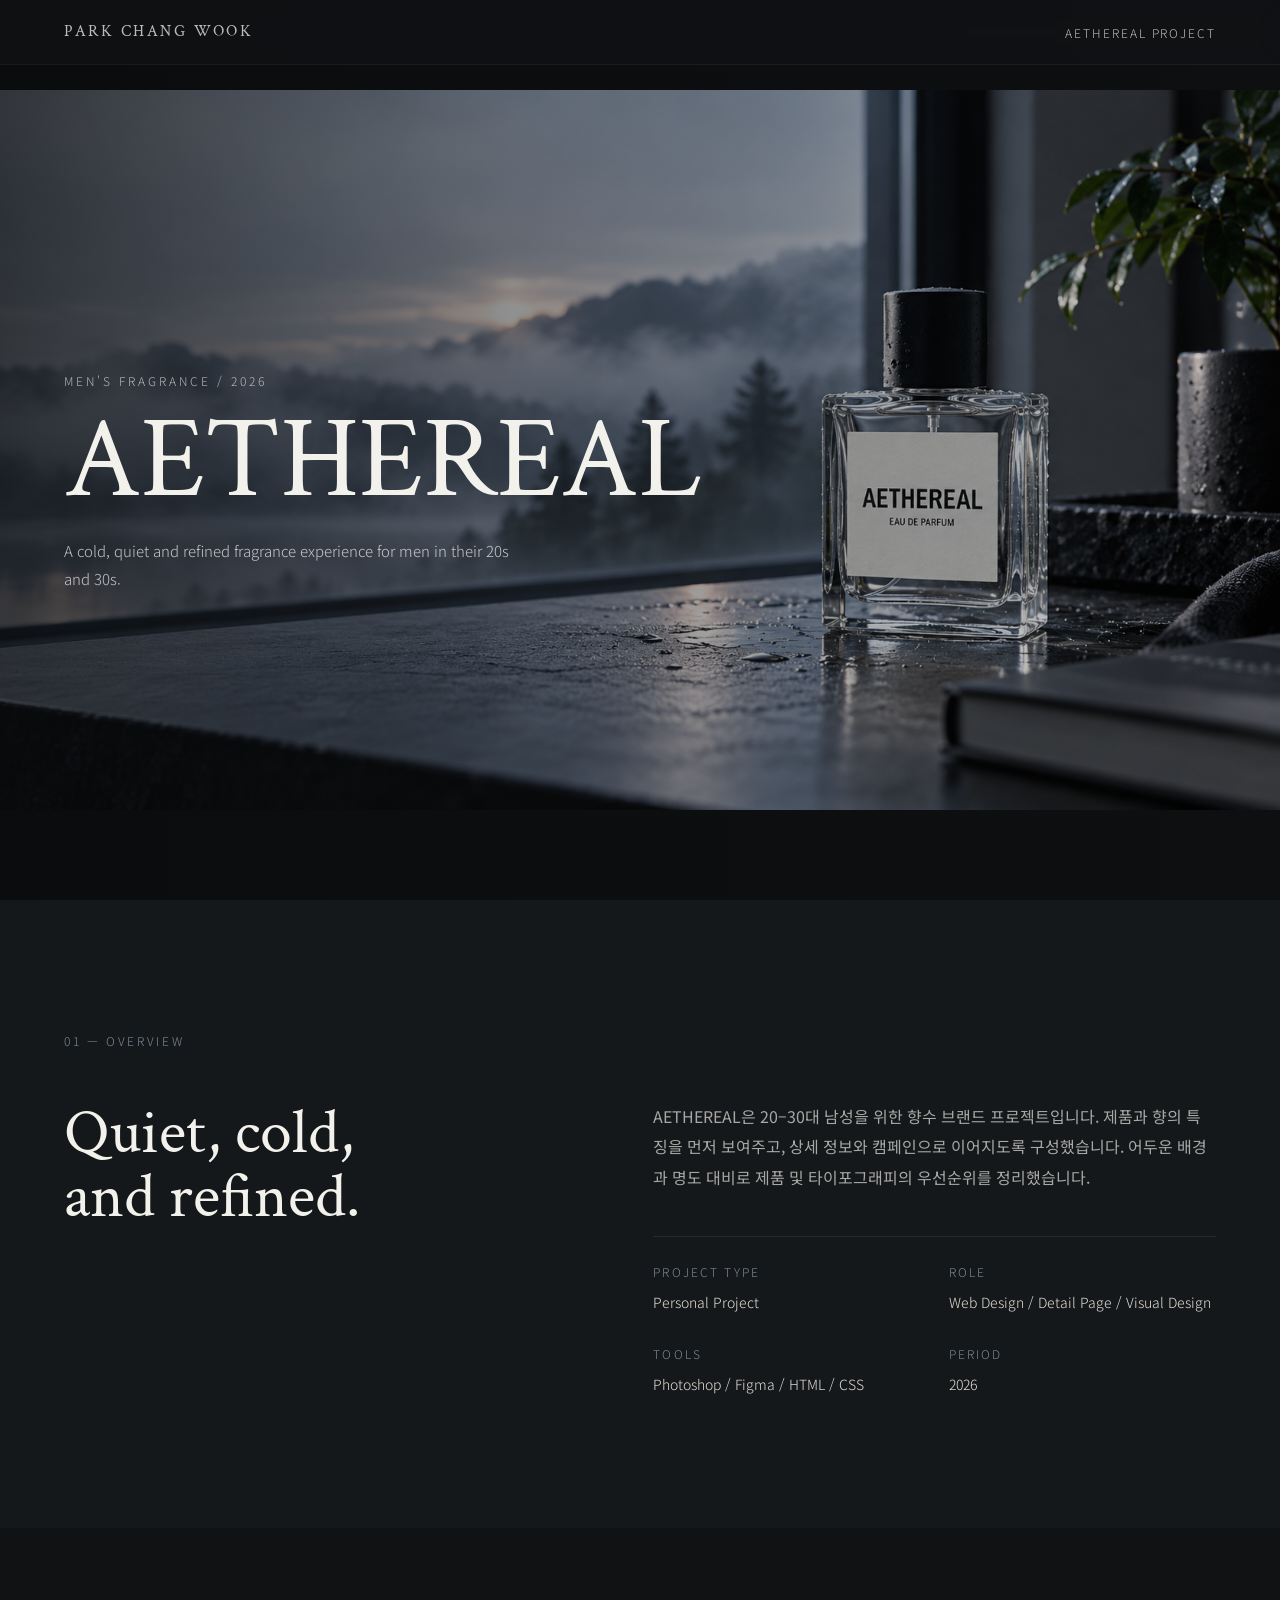
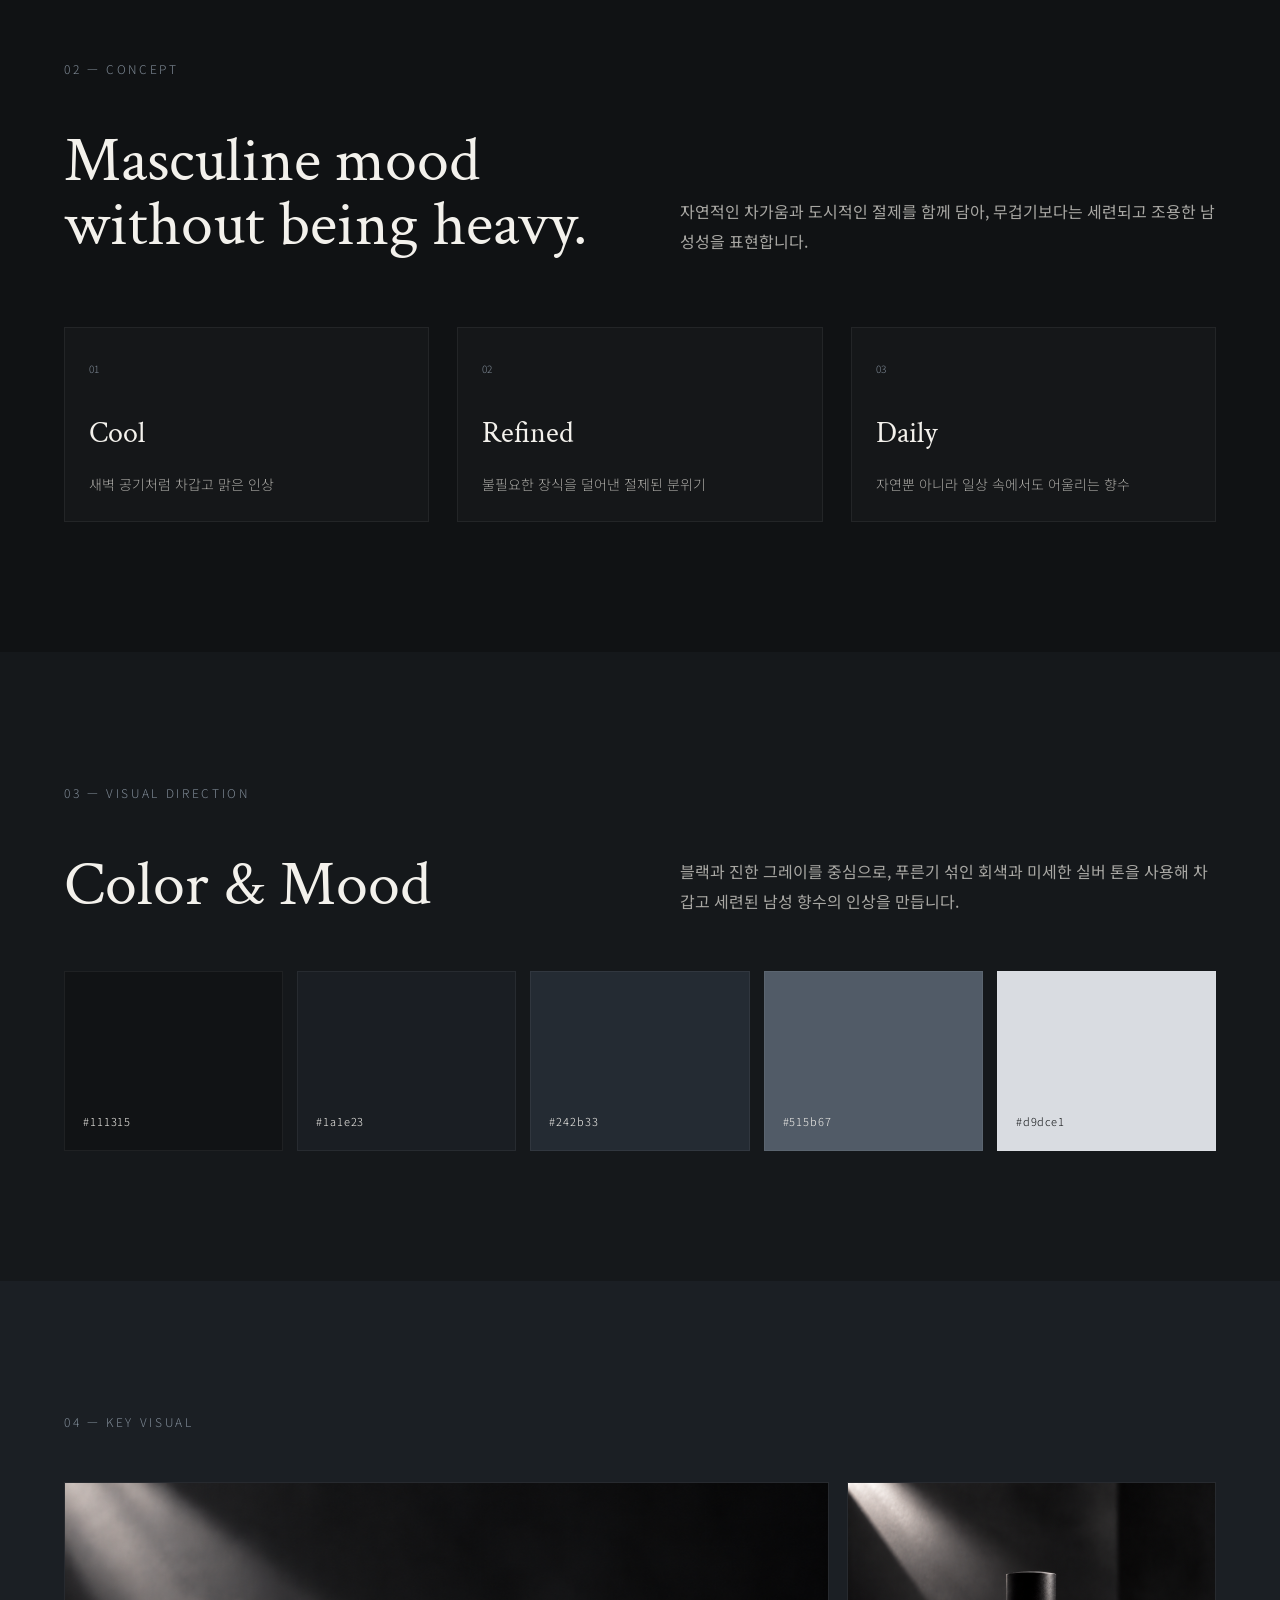
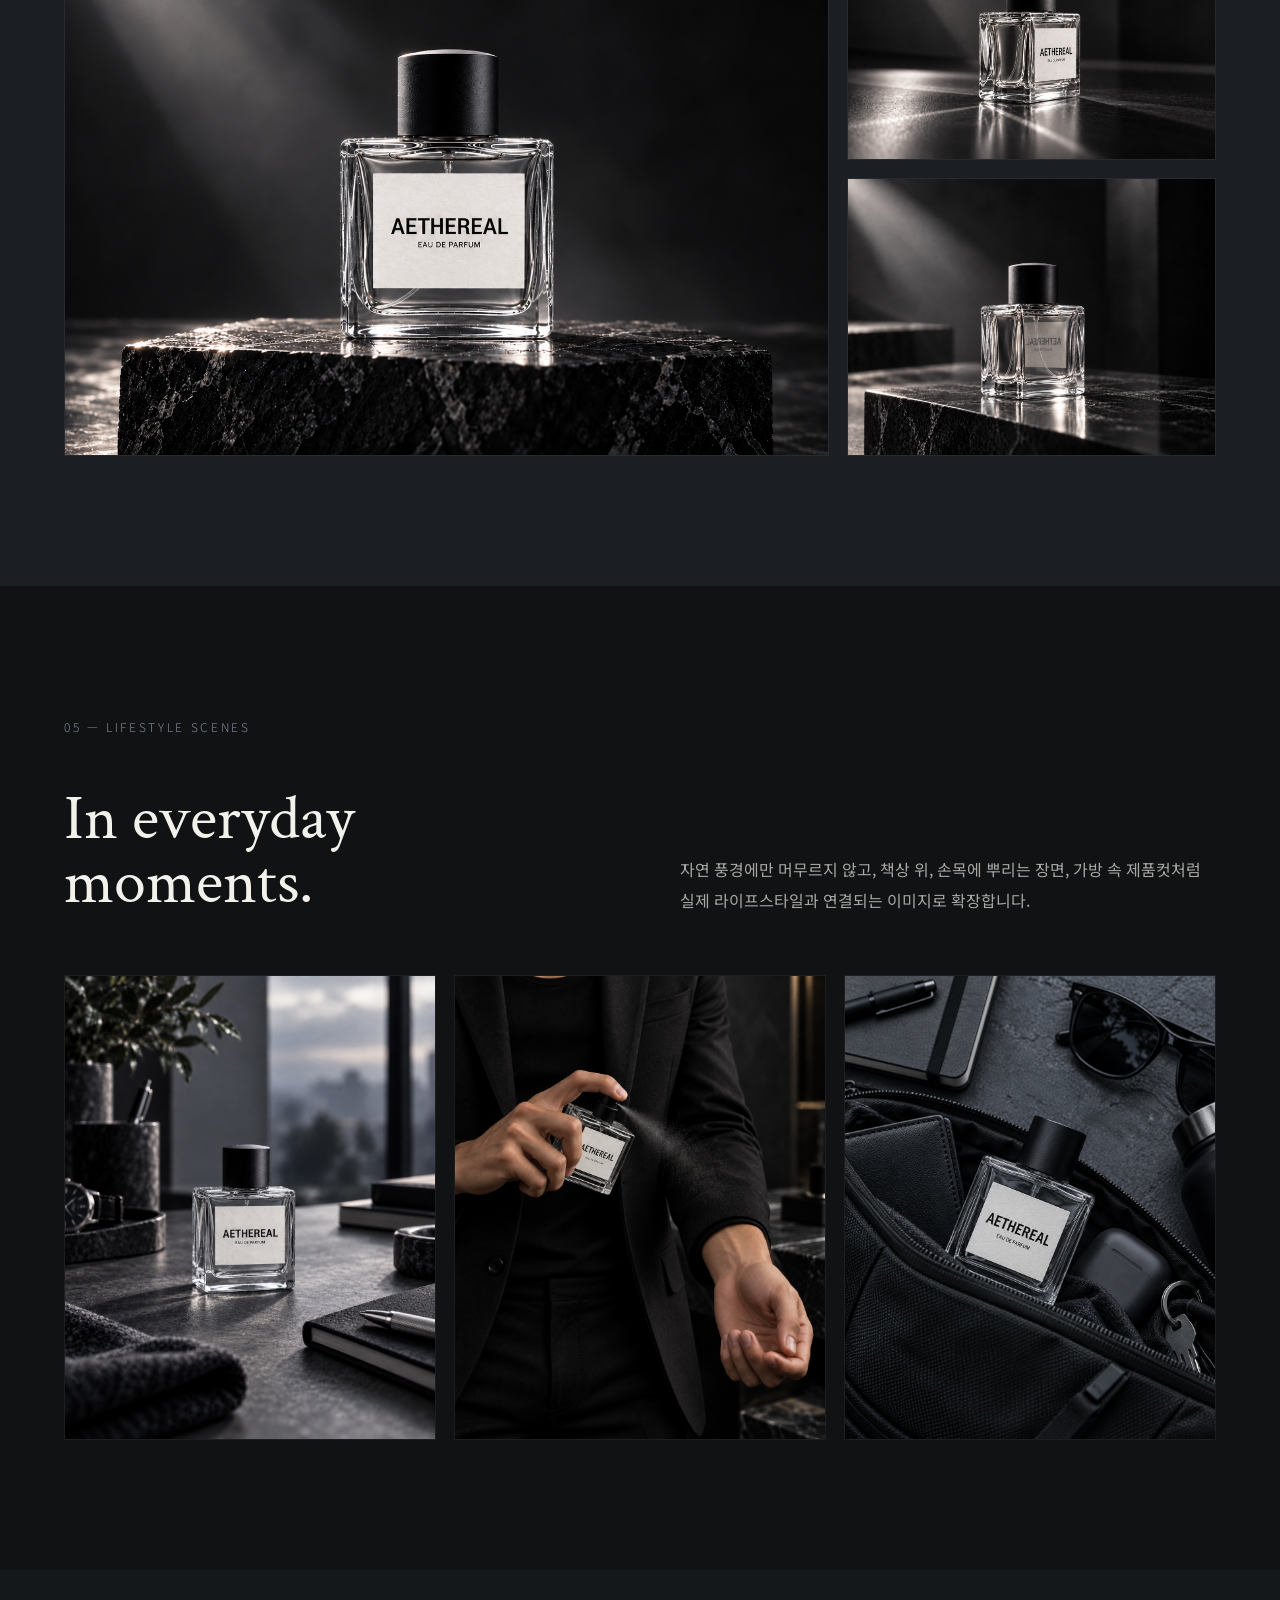
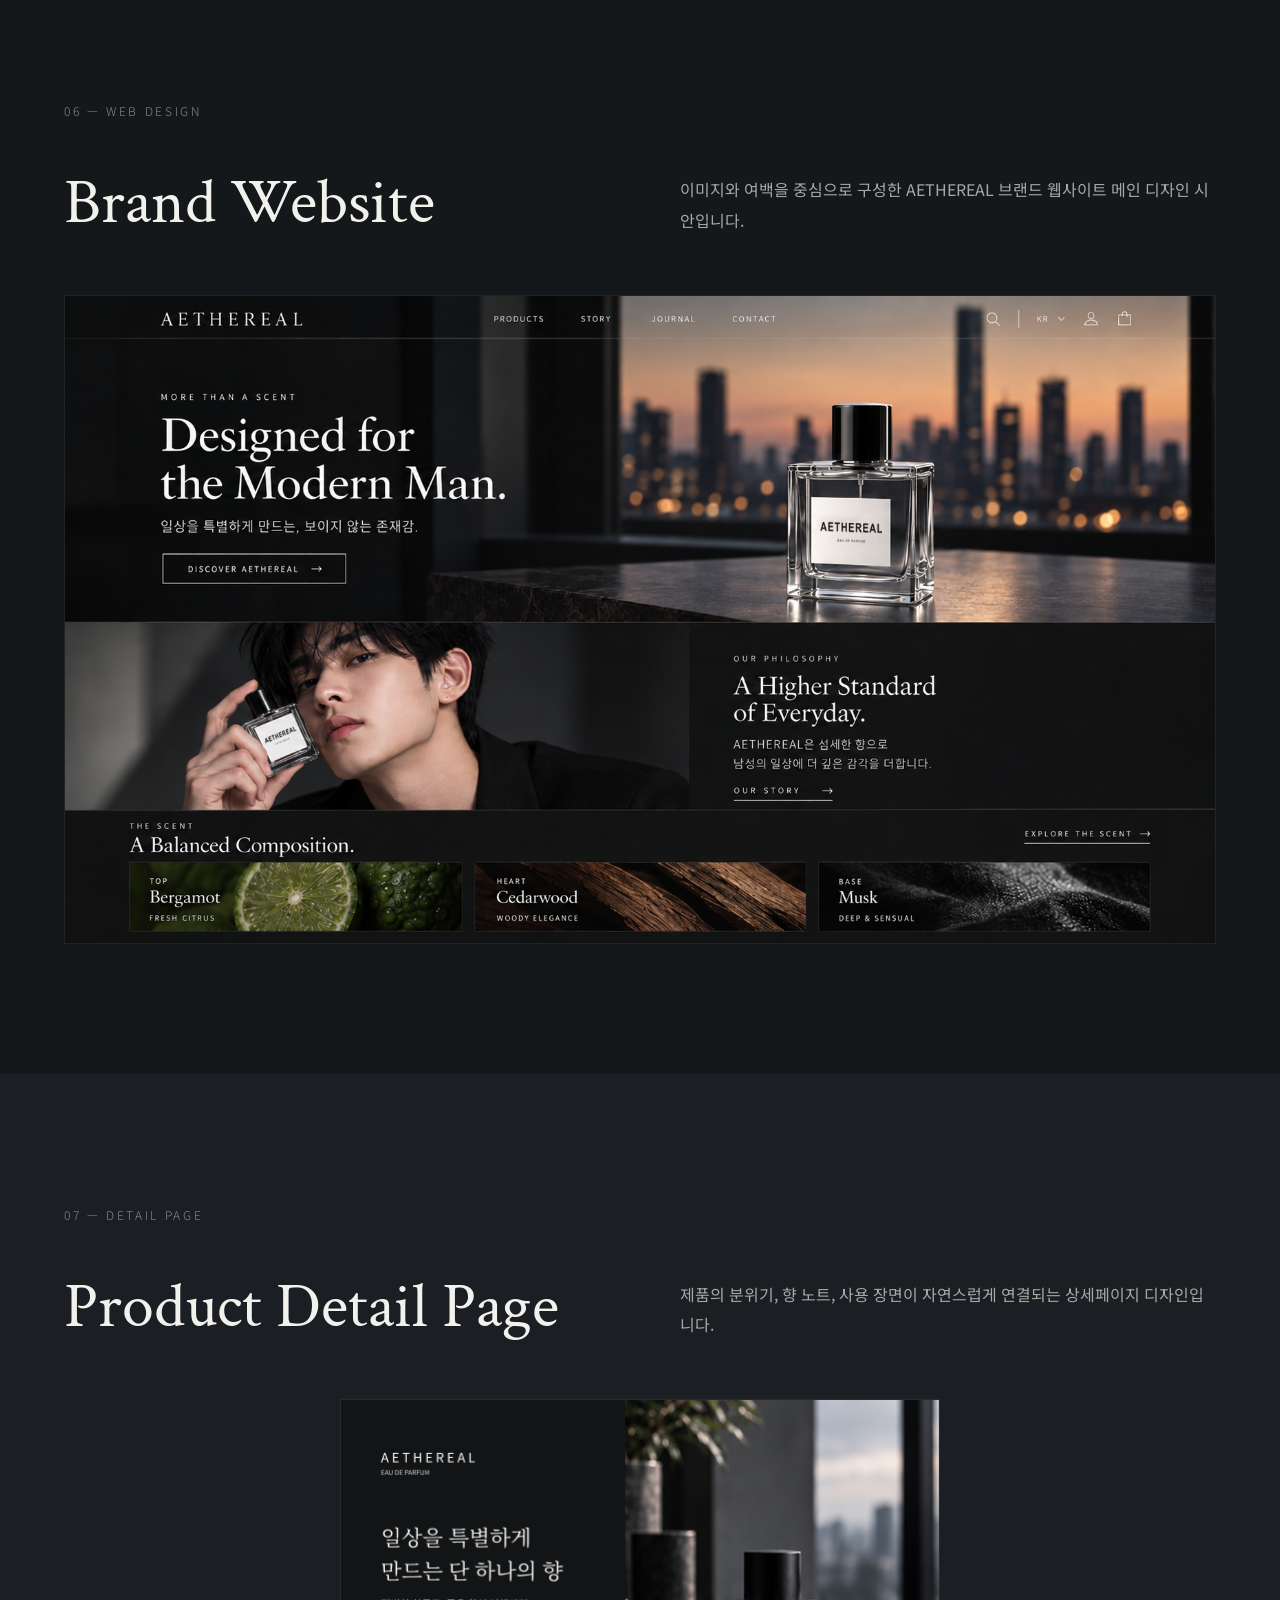
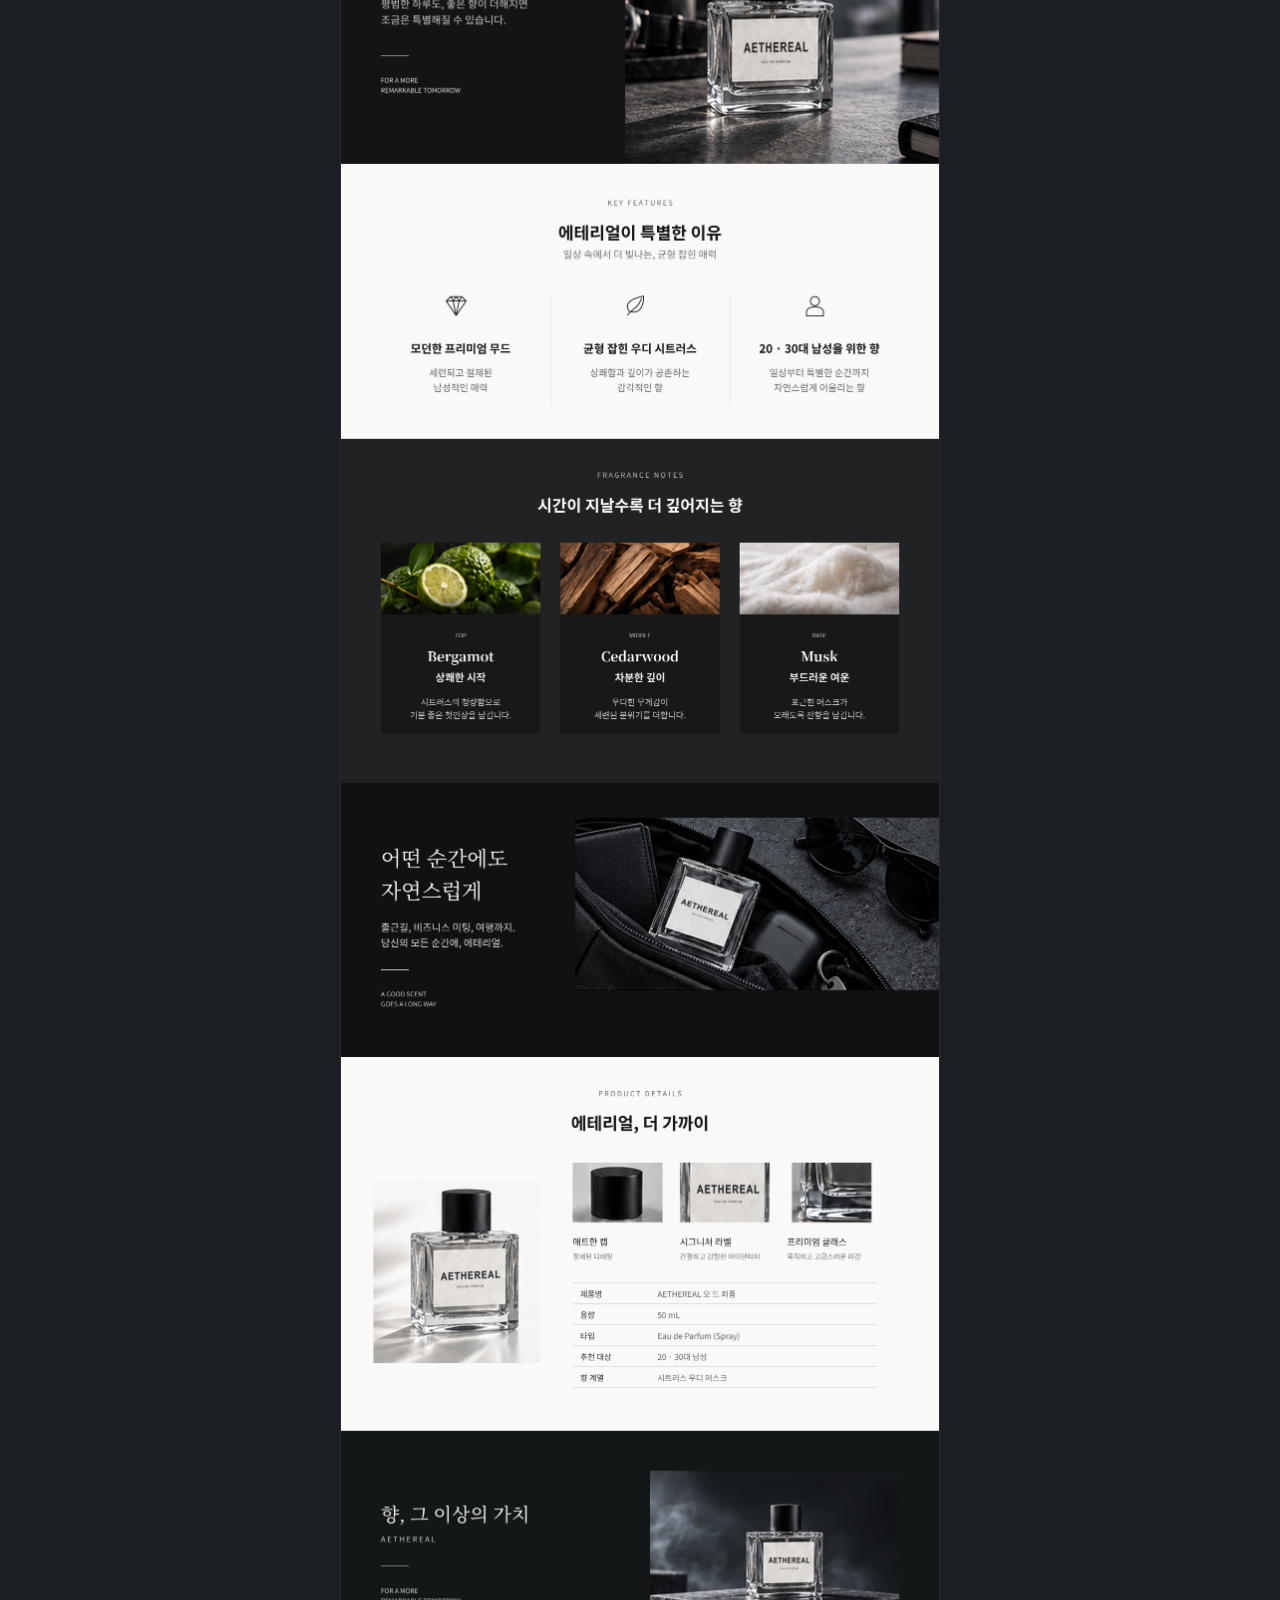
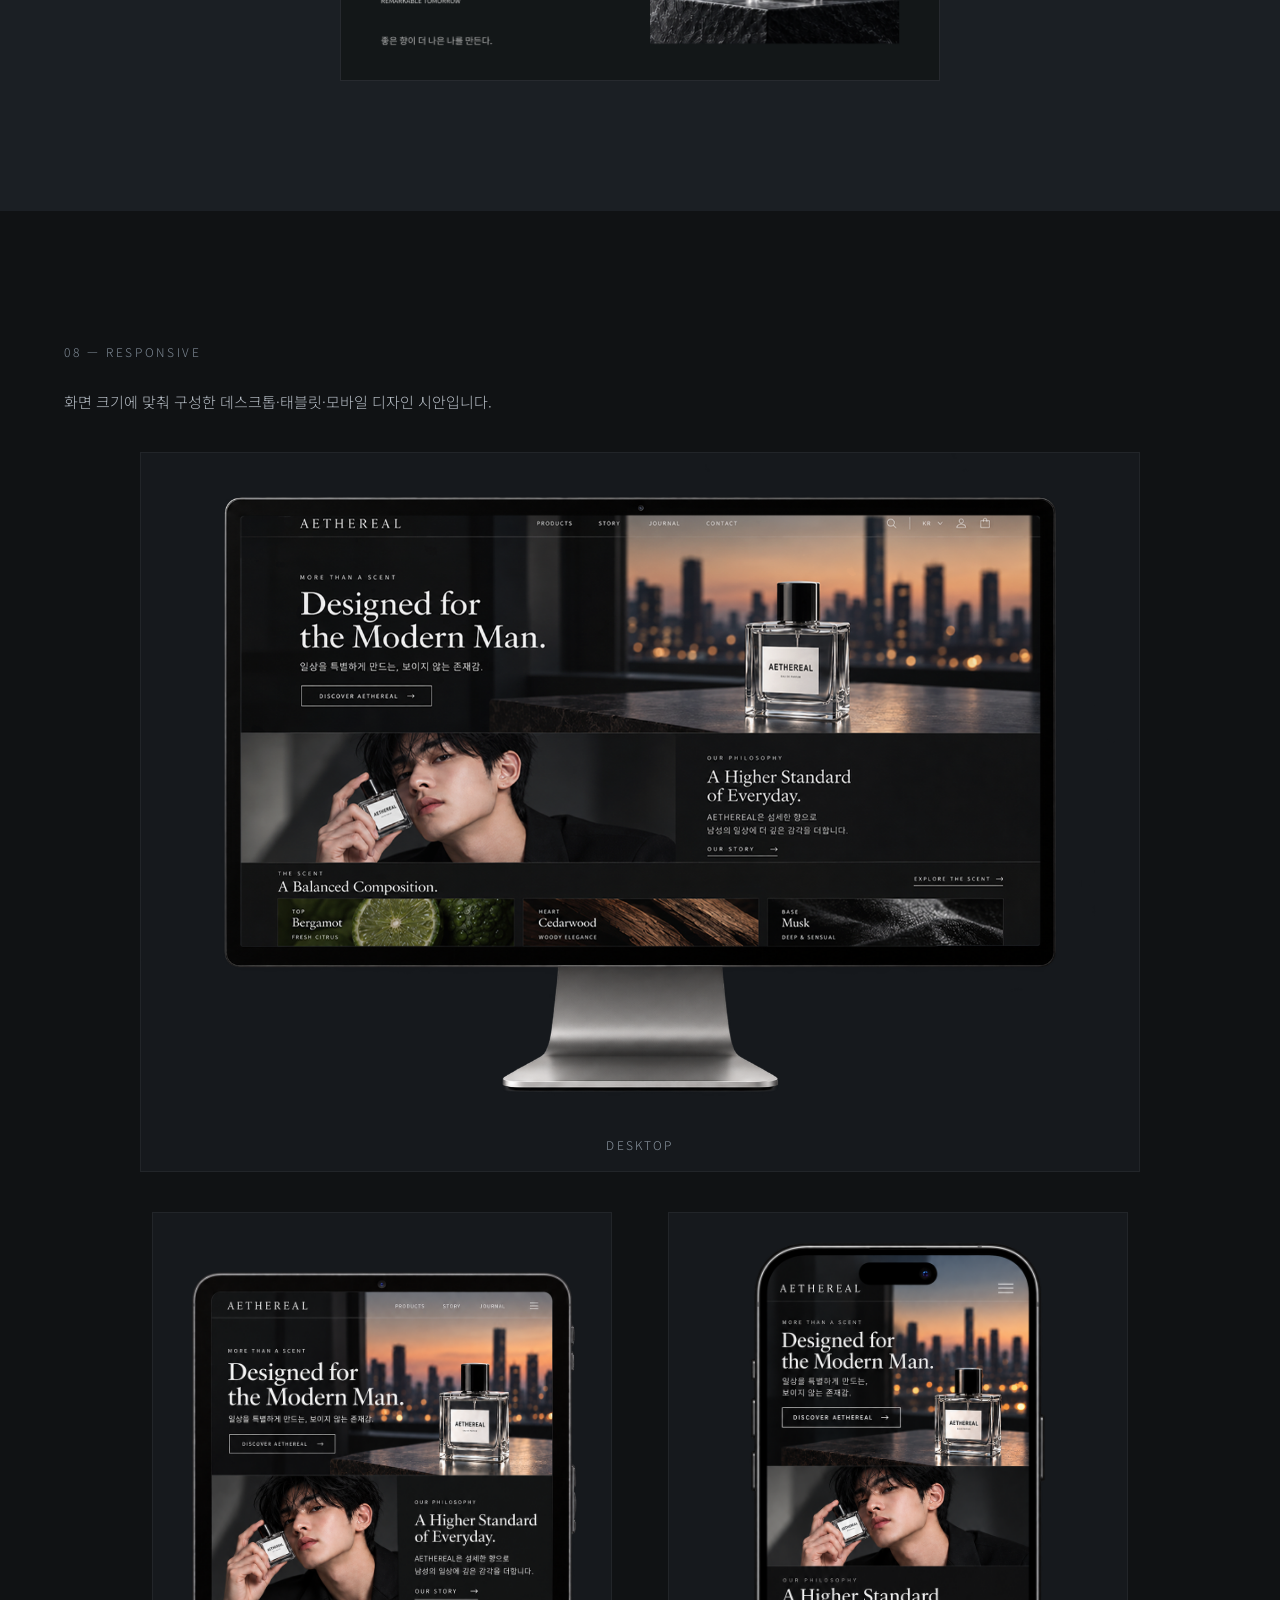
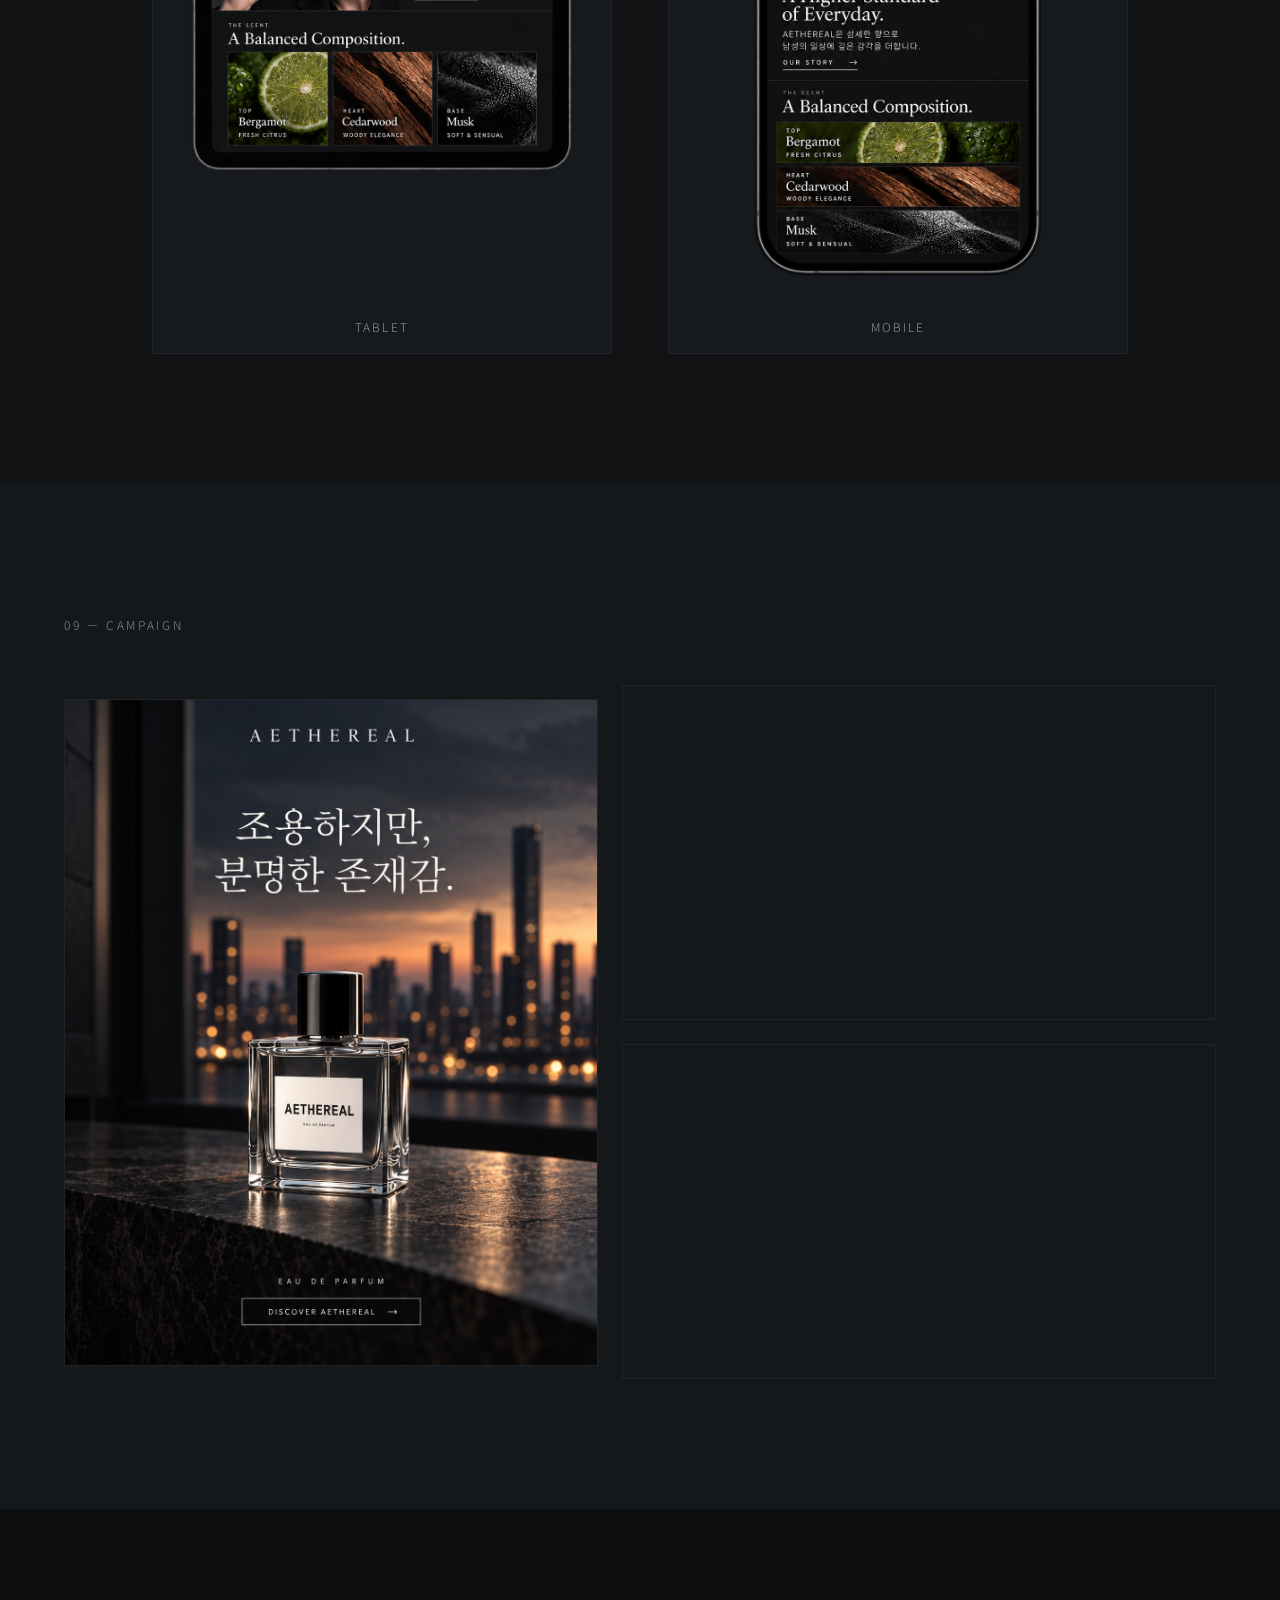
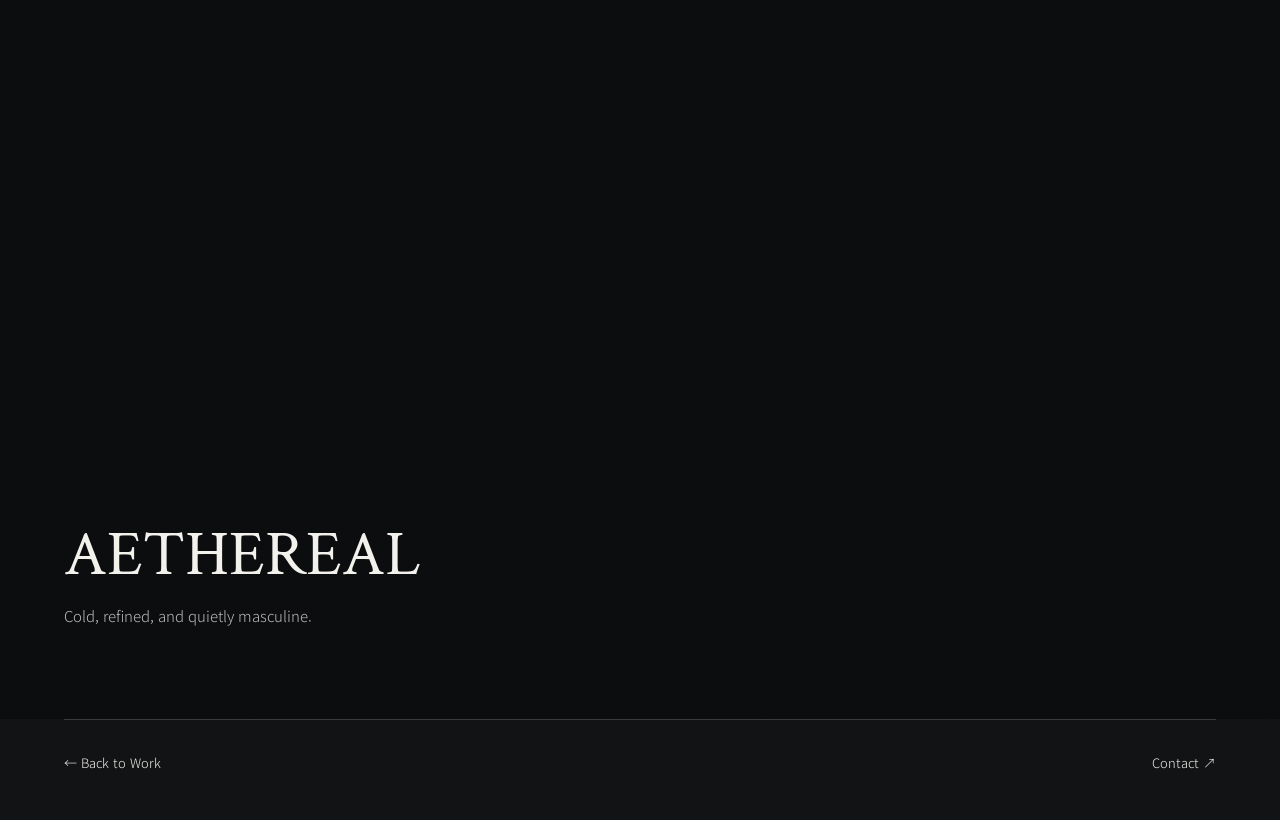
==== commit a395d13b: "Add files via upload" ====
--- a/project-aethereal.html
+++ b/project-aethereal.html
@@ -1,300 +1,300 @@
-<!DOCTYPE html>
-<html lang="ko">
-<head>
-  <meta charset="UTF-8" />
-  <meta name="viewport" content="width=device-width, initial-scale=1.0" />
-  <title>AETHEREAL | Park Chang Wook</title>
-  <meta name="description" content="20–30대 남성을 위한 향수 브랜드 콘셉트. 제품과 향의 정보를 중심으로 구성한 웹·상세페이지 디자인.">
-  <meta property="og:title" content="AETHEREAL | Park Chang Wook">
-  <meta property="og:description" content="20–30대 남성을 위한 향수 브랜드 콘셉트. 제품과 향의 정보를 중심으로 구성한 웹·상세페이지 디자인.">
-  <meta property="og:type" content="website">
-
-  <link rel="preconnect" href="https://fonts.googleapis.com">
-  <link rel="preconnect" href="https://fonts.gstatic.com" crossorigin>
-
-  <link
-    href="https://fonts.googleapis.com/css2?family=Crimson+Text:wght@400;600&family=Noto+Sans+KR:wght@300;400;500&display=swap"
-    rel="stylesheet"
-  />
-
-  <link rel="stylesheet" href="aethereal-dark.css" />
-<link rel="stylesheet" href="project-information.css">
-</head>
-<body>
-
-  <!-- top bar -->
-  <header class="topbar">
-    <div class="inner topbar-inner">
-      <a href="index.html" class="topbar-logo">PARK CHANG WOOK</a>
-      <span class="topbar-project">AETHEREAL PROJECT</span>
-    </div>
-  </header>
-
-  <main>
-
-    <!-- 01 cover -->
-    <section class="cover">
-      <div class="cover-media">
-        <img src="web-assets/img/AETHEREAL/AETHEREAL — cover.webp" alt="AETHEREAL cover image" width="1672" height="941" loading="eager" fetchpriority="high" />
-      </div>
-
-      <div class="cover-overlay inner">
-        <div class="cover-copy">
-          <span class="eyebrow">MEN'S FRAGRANCE / 2026</span>
-          <h1>AETHEREAL</h1>
-          <p>
-            A cold, quiet and refined fragrance experience
-            for men in their 20s and 30s.
-          </p>
-        </div>
-      </div>
-    </section>
-
-    <!-- 02 overview -->
-    <section class="section section-dark">
-      <div class="inner">
-        <span class="section-label">01 — OVERVIEW</span>
-
-        <div class="intro-grid">
-          <div class="intro-title">
-            <h2>
-              Quiet, cold,<br />
-              and refined.
-            </h2>
-          </div>
-
-          <div class="intro-desc">
-            <p>
-              AETHEREAL은 20–30대 남성을 위한 향수 브랜드 프로젝트입니다.
-              제품과 향의 특징을 먼저 보여주고, 상세 정보와 캠페인으로 이어지도록 구성했습니다.
-              어두운 배경과 명도 대비로 제품 및 타이포그래피의 우선순위를 정리했습니다.
-            </p>
-
-            <div class="info-grid">
-              <div>
-                <span>PROJECT TYPE</span>
-                <p>Personal Project</p>
-              </div>
-              <div>
-                <span>ROLE</span>
-                <p>Web Design / Detail Page / Visual Design</p>
-              </div>
-              <div>
-                <span>TOOLS</span>
-                <p>Photoshop / Figma / HTML / CSS</p>
-              </div>
-              <div>
-                <span>PERIOD</span>
-                <p>2026</p>
-              </div>
-            </div>
-          </div>
-        </div>
-      </div>
-    </section>
-
-    <!-- 03 concept -->
-    <section class="section section-deep">
-      <div class="inner">
-        <span class="section-label">02 — CONCEPT</span>
-
-        <div class="concept-head">
-          <h2>Masculine mood<br />without being heavy.</h2>
-          <p>
-            자연적인 차가움과 도시적인 절제를 함께 담아,
-            무겁기보다는 세련되고 조용한 남성성을 표현합니다.
-          </p>
-        </div>
-
-        <div class="concept-cards">
-          <article>
-            <span>01</span>
-            <h3>Cool</h3>
-            <p>새벽 공기처럼 차갑고 맑은 인상</p>
-          </article>
-
-          <article>
-            <span>02</span>
-            <h3>Refined</h3>
-            <p>불필요한 장식을 덜어낸 절제된 분위기</p>
-          </article>
-
-          <article>
-            <span>03</span>
-            <h3>Daily</h3>
-            <p>자연뿐 아니라 일상 속에서도 어울리는 향수</p>
-          </article>
-        </div>
-      </div>
-    </section>
-
-    <!-- 04 visual direction -->
-    <section class="section section-dark">
-      <div class="inner">
-        <span class="section-label">03 — VISUAL DIRECTION</span>
-
-        <div class="vd-head">
-          <h2>Color & Mood</h2>
-          <p>
-            블랙과 진한 그레이를 중심으로,
-            푸른기 섞인 회색과 미세한 실버 톤을 사용해
-            차갑고 세련된 남성 향수의 인상을 만듭니다.
-          </p>
-        </div>
-
-        <div class="palette">
-          <div class="swatch s1"><span>#111315</span></div>
-          <div class="swatch s2"><span>#1a1e23</span></div>
-          <div class="swatch s3"><span>#242b33</span></div>
-          <div class="swatch s4"><span>#515b67</span></div>
-          <div class="swatch s5"><span>#d9dce1</span></div>
-        </div>
-      </div>
-    </section>
-
-    <!-- 05 key visual -->
-    <section class="section section-mid">
-      <div class="inner">
-        <span class="section-label">04 — KEY VISUAL</span>
-
-        <div class="grid-visual">
-          <figure class="big">
-            <img src="web-assets/img/AETHEREAL/비주얼-1.webp" alt="AETHEREAL key visual 1" width="1448" height="1086" loading="lazy" decoding="async" />
-          </figure>
-          <figure>
-            <img src="web-assets/img/AETHEREAL/비주얼-2.webp" alt="AETHEREAL key visual 2" width="1448" height="1086" loading="lazy" decoding="async" />
-          </figure>
-          <figure>
-            <img src="web-assets/img/AETHEREAL/비주얼-3.webp" alt="AETHEREAL key visual 3" width="1448" height="1086" loading="lazy" decoding="async" />
-          </figure>
-        </div>
-      </div>
-    </section>
-
-    <!-- 06 lifestyle -->
-    <section class="section section-deep">
-      <div class="inner">
-        <span class="section-label">05 — LIFESTYLE SCENES</span>
-
-        <div class="lifestyle-head">
-          <h2>In everyday moments.</h2>
-          <p>
-            자연 풍경에만 머무르지 않고,
-            책상 위, 손목에 뿌리는 장면, 가방 속 제품컷처럼
-            실제 라이프스타일과 연결되는 이미지로 확장합니다.
-          </p>
-        </div>
-
-        <div class="life-grid">
-          <figure>
-            <img src="web-assets/img/AETHEREAL/AETHEREAL — desk.webp" alt="Perfume on desk" width="1122" height="1402" loading="lazy" decoding="async" />
-          </figure>
-          <figure>
-            <img src="web-assets/img/AETHEREAL/AETHEREAL — Spraying.webp" alt="Spraying perfume on wrist" width="1122" height="1402" loading="lazy" decoding="async" />
-          </figure>
-          <figure>
-            <img src="web-assets/img/AETHEREAL/AETHEREAL — BAG.webp" alt="Perfume in bag" width="1122" height="1402" loading="lazy" decoding="async" />
-          </figure>
-        </div>
-      </div>
-    </section>
-
-    <!-- 07 web design -->
-    <section class="section section-dark">
-      <div class="inner">
-        <span class="section-label">06 — WEB DESIGN</span>
-
-        <div class="block-head">
-          <h2>Brand Website</h2>
-          <p>
-            이미지와 여백을 중심으로 구성한
-            AETHEREAL 브랜드 웹사이트 메인 디자인 시안입니다.
-          </p>
-        </div>
-
-        <figure class="full-shot">
-          <div class="image-display"><img src="web-assets/img/AETHEREAL/브랜드 웹페이지.webp" alt="AETHEREAL website main design" width="1672" height="941" loading="lazy" decoding="async" /></div>
-        </figure>
-      </div>
-    </section>
-
-    <!-- 08 detail page -->
-    <section class="section section-mid">
-      <div class="inner">
-        <span class="section-label">07 — DETAIL PAGE</span>
-
-        <div class="block-head">
-          <h2>Product Detail Page</h2>
-          <p>
-            제품의 분위기, 향 노트, 사용 장면이 자연스럽게 연결되는
-            상세페이지 디자인입니다.
-          </p>
-        </div>
-
-        <figure class="detail-shot">
-          <div class="image-display"><img src="web-assets/img/AETHEREAL/AETHEREAL · 상세페이지.webp" alt="AETHEREAL detail page" width="1200" height="3771" loading="lazy" decoding="async" /></div>
-        </figure>
-      </div>
-    </section>
-
-    <!-- 09 responsive -->
-    <section class="section section-deep">
-      <div class="inner">
-        <span class="section-label">08 — RESPONSIVE</span>
-        <p class="responsive-note">화면 크기에 맞춰 구성한 데스크톱·태블릿·모바일 디자인 시안입니다.</p>
-
-        <div class="device-wrap">
-          <figure class="desktop">
-            <div class="image-display"><img src="img/AETHEREAL/desktop1(mok).png" alt="Desktop view" width="1536" height="1024" loading="lazy" decoding="async" /></div>
-            <figcaption>DESKTOP</figcaption>
-          </figure>
-
-          <figure class="tablet">
-            <div class="image-display"><img src="img/AETHEREAL/tablet1(mok).png" alt="Tablet view" width="1086" height="1448" loading="lazy" decoding="async" /></div>
-            <figcaption>TABLET</figcaption>
-          </figure>
-
-          <figure class="mobile">
-            <div class="image-display"><img src="img/AETHEREAL/mobile1(mok).png" alt="Mobile view" width="1024" height="1536" loading="lazy" decoding="async" /></div>
-            <figcaption>MOBILE</figcaption>
-          </figure>
-        </div>
-      </div>
-    </section>
-
-    <!-- 10 campaign -->
-    <section class="section section-dark">
-      <div class="inner">
-        <span class="section-label">09 — CAMPAIGN</span>
-
-        <div class="campaign-grid">
-          <figure class="campaign-large">
-            <div class="image-display"><img src="web-assets/img/AETHEREAL/메인광고1.webp" alt="Campaign visual" width="1122" height="1402" loading="lazy" decoding="async" /></div>
-          </figure>
-          <figure>
-            <div class="image-display"><img src="web-assets/img/AETHEREAL/일상광고2.webp" alt="Campaign visual 2" width="1672" height="941" loading="lazy" decoding="async" /></div>
-          </figure>
-          <figure>
-            <div class="image-display"><img src="web-assets/img/AETHEREAL/향노트.webp" alt="Campaign visual 3" width="1672" height="941" loading="lazy" decoding="async" /></div>
-          </figure>
-        </div>
-      </div>
-    </section>
-
-    <!-- 11 final -->
-    <section class="final-section">
-      <div class="final-bg">
-        <img src="web-assets/img/AETHEREAL/AETHEREAL — FINAL.webp" alt="AETHEREAL final visual" width="1672" height="941" loading="lazy" decoding="async" />
-      </div>
-
-      <div class="final-copy inner">
-        <h2>AETHEREAL</h2>
-        <p>Cold, refined, and quietly masculine.</p>
-      </div>
-    </section>
-
-  </main>
-  <footer class="project-end inner"><a href="index.html#work">← Back to Work</a><a href="index.html#contact">Contact ↗</a></footer>
-
-</body>
+<!DOCTYPE html>
+<html lang="ko">
+<head>
+  <meta charset="UTF-8" />
+  <meta name="viewport" content="width=device-width, initial-scale=1.0" />
+  <title>AETHEREAL | Park Chang Wook</title>
+  <meta name="description" content="20–30대 남성을 위한 향수 브랜드 콘셉트. 제품과 향의 정보를 중심으로 구성한 웹·상세페이지 디자인.">
+  <meta property="og:title" content="AETHEREAL | Park Chang Wook">
+  <meta property="og:description" content="20–30대 남성을 위한 향수 브랜드 콘셉트. 제품과 향의 정보를 중심으로 구성한 웹·상세페이지 디자인.">
+  <meta property="og:type" content="website">
+
+  <link rel="preconnect" href="https://fonts.googleapis.com">
+  <link rel="preconnect" href="https://fonts.gstatic.com" crossorigin>
+
+  <link
+    href="https://fonts.googleapis.com/css2?family=Crimson+Text:wght@400;600&family=Noto+Sans+KR:wght@300;400;500&display=swap"
+    rel="stylesheet"
+  />
+
+  <link rel="stylesheet" href="aethereal-dark.css" />
+<link rel="stylesheet" href="project-information.css">
+</head>
+<body>
+
+  <!-- top bar -->
+  <header class="topbar">
+    <div class="inner topbar-inner">
+      <a href="index.html" class="topbar-logo">PARK CHANG WOOK</a>
+      <span class="topbar-project">AETHEREAL PROJECT</span>
+    </div>
+  </header>
+
+  <main>
+
+    <!-- 01 cover -->
+    <section class="cover">
+      <div class="cover-media">
+        <img src="web-assets/img/AETHEREAL/aethereal-cover.webp" alt="AETHEREAL cover image" width="1672" height="941" loading="eager" fetchpriority="high" />
+      </div>
+
+      <div class="cover-overlay inner">
+        <div class="cover-copy">
+          <span class="eyebrow">MEN'S FRAGRANCE / 2026</span>
+          <h1>AETHEREAL</h1>
+          <p>
+            A cold, quiet and refined fragrance experience
+            for men in their 20s and 30s.
+          </p>
+        </div>
+      </div>
+    </section>
+
+    <!-- 02 overview -->
+    <section class="section section-dark">
+      <div class="inner">
+        <span class="section-label">01 — OVERVIEW</span>
+
+        <div class="intro-grid">
+          <div class="intro-title">
+            <h2>
+              Quiet, cold,<br />
+              and refined.
+            </h2>
+          </div>
+
+          <div class="intro-desc">
+            <p>
+              AETHEREAL은 20–30대 남성을 위한 향수 브랜드 프로젝트입니다.
+              제품과 향의 특징을 먼저 보여주고, 상세 정보와 캠페인으로 이어지도록 구성했습니다.
+              어두운 배경과 명도 대비로 제품 및 타이포그래피의 우선순위를 정리했습니다.
+            </p>
+
+            <div class="info-grid">
+              <div>
+                <span>PROJECT TYPE</span>
+                <p>Personal Project</p>
+              </div>
+              <div>
+                <span>ROLE</span>
+                <p>Web Design / Detail Page / Visual Design</p>
+              </div>
+              <div>
+                <span>TOOLS</span>
+                <p>Photoshop / Figma / HTML / CSS</p>
+              </div>
+              <div>
+                <span>PERIOD</span>
+                <p>2026</p>
+              </div>
+            </div>
+          </div>
+        </div>
+      </div>
+    </section>
+
+    <!-- 03 concept -->
+    <section class="section section-deep">
+      <div class="inner">
+        <span class="section-label">02 — CONCEPT</span>
+
+        <div class="concept-head">
+          <h2>Masculine mood<br />without being heavy.</h2>
+          <p>
+            자연적인 차가움과 도시적인 절제를 함께 담아,
+            무겁기보다는 세련되고 조용한 남성성을 표현합니다.
+          </p>
+        </div>
+
+        <div class="concept-cards">
+          <article>
+            <span>01</span>
+            <h3>Cool</h3>
+            <p>새벽 공기처럼 차갑고 맑은 인상</p>
+          </article>
+
+          <article>
+            <span>02</span>
+            <h3>Refined</h3>
+            <p>불필요한 장식을 덜어낸 절제된 분위기</p>
+          </article>
+
+          <article>
+            <span>03</span>
+            <h3>Daily</h3>
+            <p>자연뿐 아니라 일상 속에서도 어울리는 향수</p>
+          </article>
+        </div>
+      </div>
+    </section>
+
+    <!-- 04 visual direction -->
+    <section class="section section-dark">
+      <div class="inner">
+        <span class="section-label">03 — VISUAL DIRECTION</span>
+
+        <div class="vd-head">
+          <h2>Color & Mood</h2>
+          <p>
+            블랙과 진한 그레이를 중심으로,
+            푸른기 섞인 회색과 미세한 실버 톤을 사용해
+            차갑고 세련된 남성 향수의 인상을 만듭니다.
+          </p>
+        </div>
+
+        <div class="palette">
+          <div class="swatch s1"><span>#111315</span></div>
+          <div class="swatch s2"><span>#1a1e23</span></div>
+          <div class="swatch s3"><span>#242b33</span></div>
+          <div class="swatch s4"><span>#515b67</span></div>
+          <div class="swatch s5"><span>#d9dce1</span></div>
+        </div>
+      </div>
+    </section>
+
+    <!-- 05 key visual -->
+    <section class="section section-mid">
+      <div class="inner">
+        <span class="section-label">04 — KEY VISUAL</span>
+
+        <div class="grid-visual">
+          <figure class="big">
+            <img src="web-assets/img/AETHEREAL/visual-01.webp" alt="AETHEREAL key visual 1" width="1448" height="1086" loading="lazy" decoding="async" />
+          </figure>
+          <figure>
+            <img src="web-assets/img/AETHEREAL/visual-02.webp" alt="AETHEREAL key visual 2" width="1448" height="1086" loading="lazy" decoding="async" />
+          </figure>
+          <figure>
+            <img src="web-assets/img/AETHEREAL/visual-03.webp" alt="AETHEREAL key visual 3" width="1448" height="1086" loading="lazy" decoding="async" />
+          </figure>
+        </div>
+      </div>
+    </section>
+
+    <!-- 06 lifestyle -->
+    <section class="section section-deep">
+      <div class="inner">
+        <span class="section-label">05 — LIFESTYLE SCENES</span>
+
+        <div class="lifestyle-head">
+          <h2>In everyday moments.</h2>
+          <p>
+            자연 풍경에만 머무르지 않고,
+            책상 위, 손목에 뿌리는 장면, 가방 속 제품컷처럼
+            실제 라이프스타일과 연결되는 이미지로 확장합니다.
+          </p>
+        </div>
+
+        <div class="life-grid">
+          <figure>
+            <img src="web-assets/img/AETHEREAL/aethereal-desk.webp" alt="Perfume on desk" width="1122" height="1402" loading="lazy" decoding="async" />
+          </figure>
+          <figure>
+            <img src="web-assets/img/AETHEREAL/aethereal-spraying.webp" alt="Spraying perfume on wrist" width="1122" height="1402" loading="lazy" decoding="async" />
+          </figure>
+          <figure>
+            <img src="web-assets/img/AETHEREAL/aethereal-bag.webp" alt="Perfume in bag" width="1122" height="1402" loading="lazy" decoding="async" />
+          </figure>
+        </div>
+      </div>
+    </section>
+
+    <!-- 07 web design -->
+    <section class="section section-dark">
+      <div class="inner">
+        <span class="section-label">06 — WEB DESIGN</span>
+
+        <div class="block-head">
+          <h2>Brand Website</h2>
+          <p>
+            이미지와 여백을 중심으로 구성한
+            AETHEREAL 브랜드 웹사이트 메인 디자인 시안입니다.
+          </p>
+        </div>
+
+        <figure class="full-shot">
+          <div class="image-display"><img src="web-assets/img/AETHEREAL/brand-webpage.webp" alt="AETHEREAL website main design" width="1672" height="941" loading="lazy" decoding="async" /></div>
+        </figure>
+      </div>
+    </section>
+
+    <!-- 08 detail page -->
+    <section class="section section-mid">
+      <div class="inner">
+        <span class="section-label">07 — DETAIL PAGE</span>
+
+        <div class="block-head">
+          <h2>Product Detail Page</h2>
+          <p>
+            제품의 분위기, 향 노트, 사용 장면이 자연스럽게 연결되는
+            상세페이지 디자인입니다.
+          </p>
+        </div>
+
+        <figure class="detail-shot">
+          <div class="image-display"><img src="web-assets/img/AETHEREAL/aethereal-detail-page.webp" alt="AETHEREAL detail page" width="1200" height="3771" loading="lazy" decoding="async" /></div>
+        </figure>
+      </div>
+    </section>
+
+    <!-- 09 responsive -->
+    <section class="section section-deep">
+      <div class="inner">
+        <span class="section-label">08 — RESPONSIVE</span>
+        <p class="responsive-note">화면 크기에 맞춰 구성한 데스크톱·태블릿·모바일 디자인 시안입니다.</p>
+
+        <div class="device-wrap">
+          <figure class="desktop">
+            <div class="image-display"><img src="img/AETHEREAL/desktop1(mok).png" alt="Desktop view" width="1536" height="1024" loading="lazy" decoding="async" /></div>
+            <figcaption>DESKTOP</figcaption>
+          </figure>
+
+          <figure class="tablet">
+            <div class="image-display"><img src="img/AETHEREAL/tablet1(mok).png" alt="Tablet view" width="1086" height="1448" loading="lazy" decoding="async" /></div>
+            <figcaption>TABLET</figcaption>
+          </figure>
+
+          <figure class="mobile">
+            <div class="image-display"><img src="img/AETHEREAL/mobile1(mok).png" alt="Mobile view" width="1024" height="1536" loading="lazy" decoding="async" /></div>
+            <figcaption>MOBILE</figcaption>
+          </figure>
+        </div>
+      </div>
+    </section>
+
+    <!-- 10 campaign -->
+    <section class="section section-dark">
+      <div class="inner">
+        <span class="section-label">09 — CAMPAIGN</span>
+
+        <div class="campaign-grid">
+          <figure class="campaign-large">
+            <div class="image-display"><img src="web-assets/img/AETHEREAL/main-ad-01.webp" alt="Campaign visual" width="1122" height="1402" loading="lazy" decoding="async" /></div>
+          </figure>
+          <figure>
+            <div class="image-display"><img src="web-assets/img/AETHEREAL/lifestyle-ad-02.webp" alt="Campaign visual 2" width="1672" height="941" loading="lazy" decoding="async" /></div>
+          </figure>
+          <figure>
+            <div class="image-display"><img src="web-assets/img/AETHEREAL/fragrance-notes.webp" alt="Campaign visual 3" width="1672" height="941" loading="lazy" decoding="async" /></div>
+          </figure>
+        </div>
+      </div>
+    </section>
+
+    <!-- 11 final -->
+    <section class="final-section">
+      <div class="final-bg">
+        <img src="web-assets/img/AETHEREAL/aethereal-final.webp" alt="AETHEREAL final visual" width="1672" height="941" loading="lazy" decoding="async" />
+      </div>
+
+      <div class="final-copy inner">
+        <h2>AETHEREAL</h2>
+        <p>Cold, refined, and quietly masculine.</p>
+      </div>
+    </section>
+
+  </main>
+  <footer class="project-end inner"><a href="index.html#work">← Back to Work</a><a href="index.html#contact">Contact ↗</a></footer>
+
+</body>
 </html>
